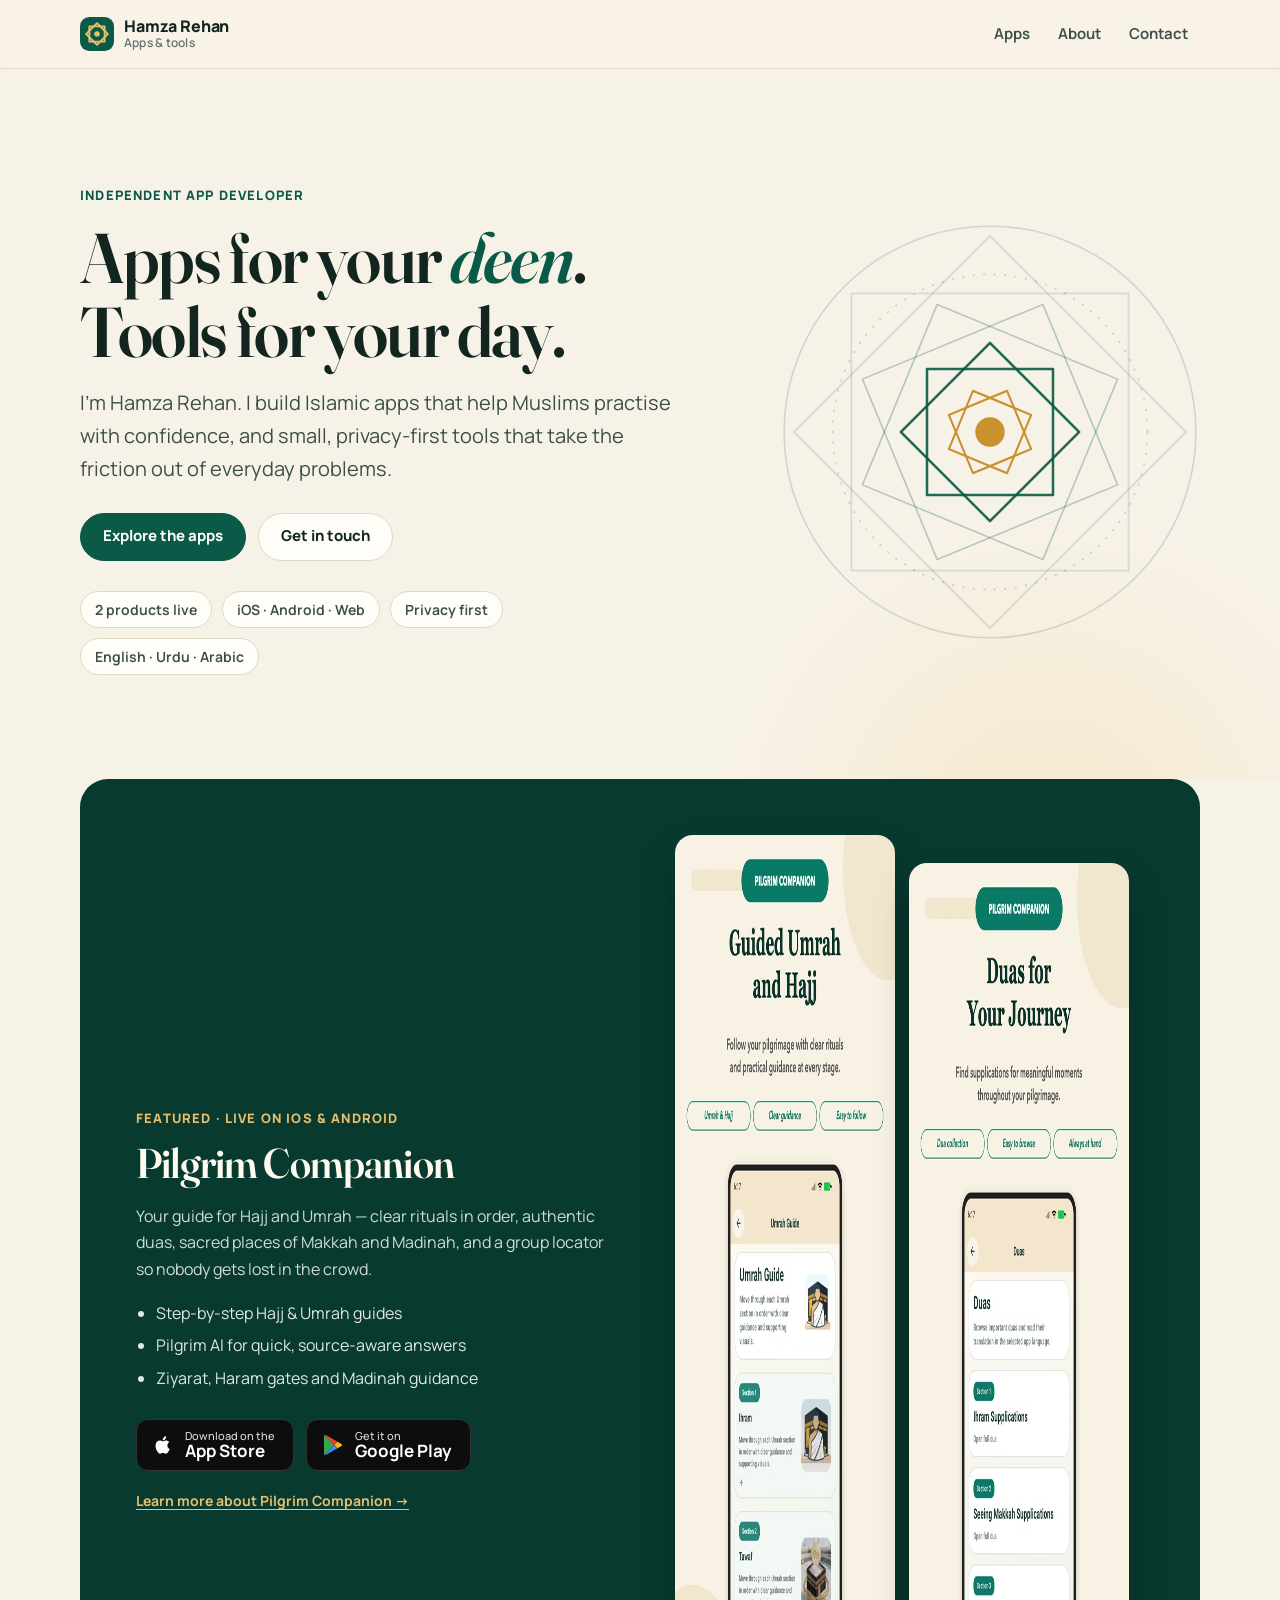
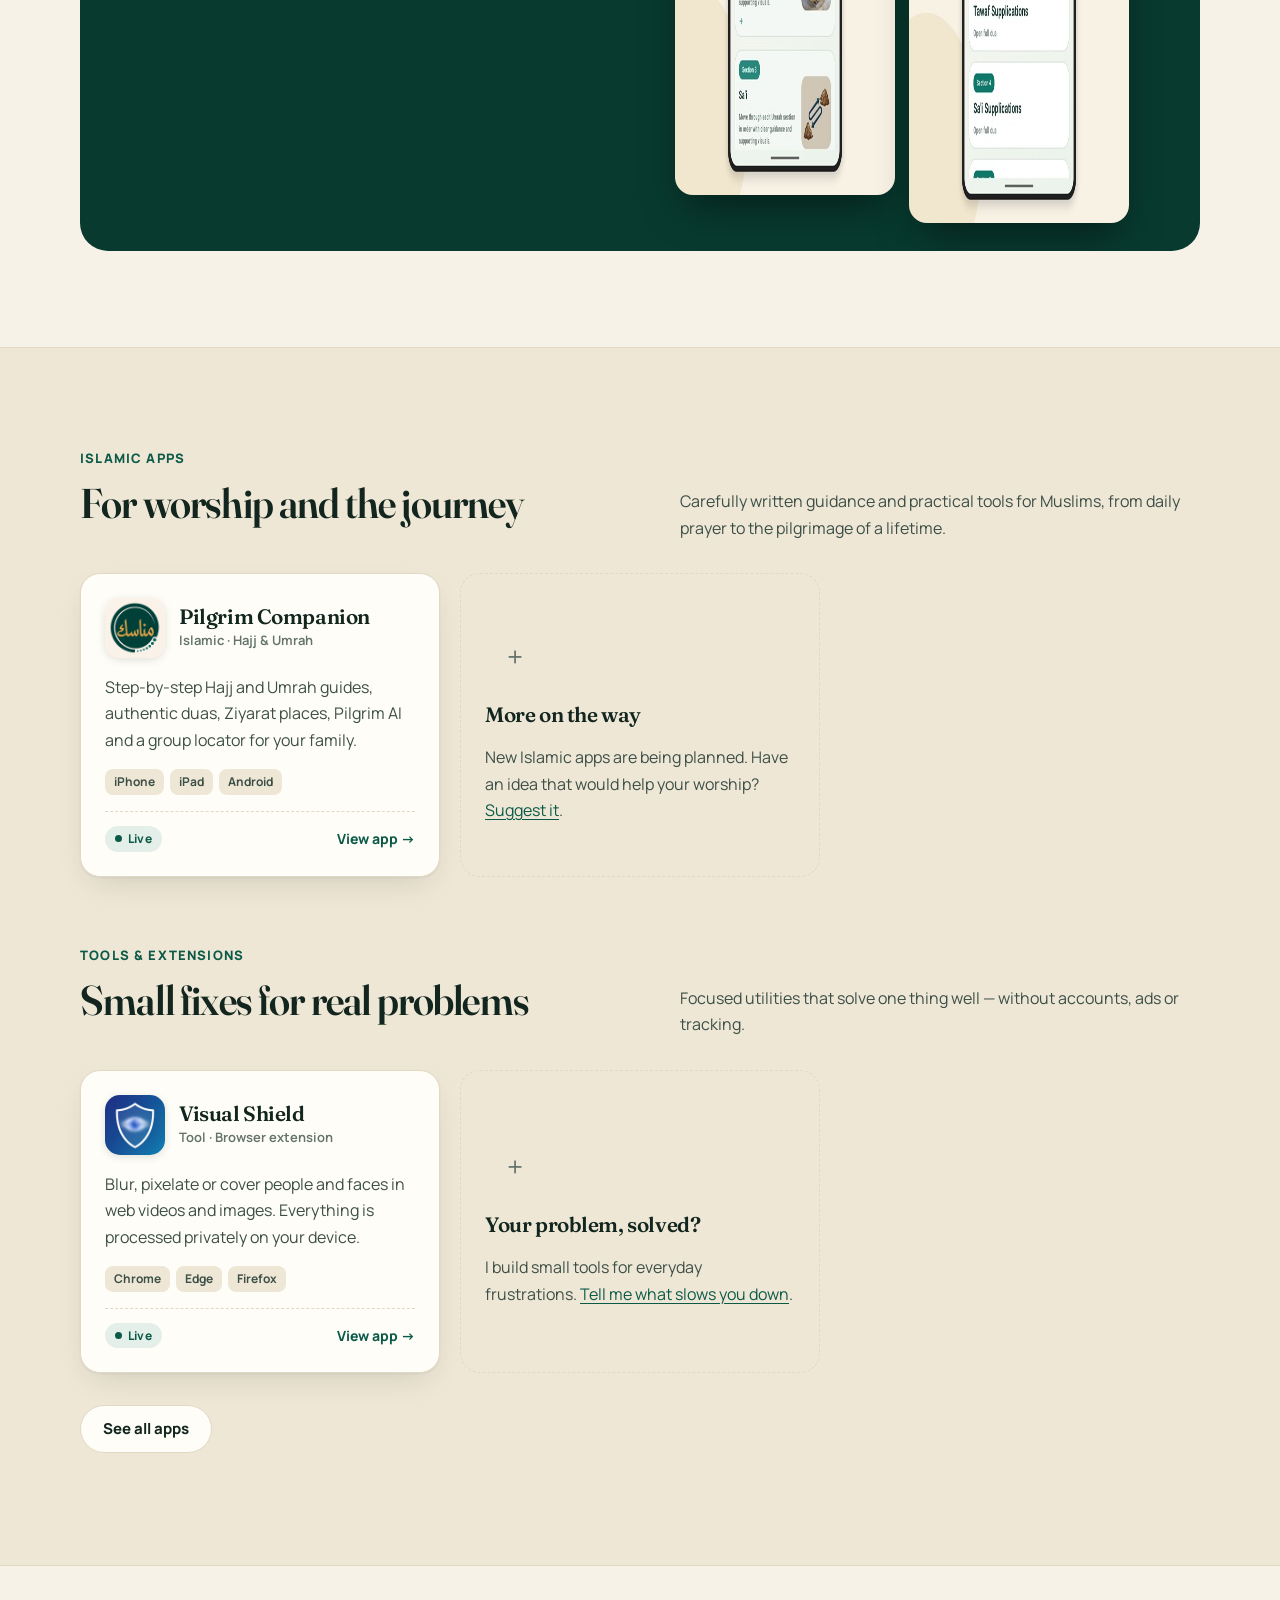
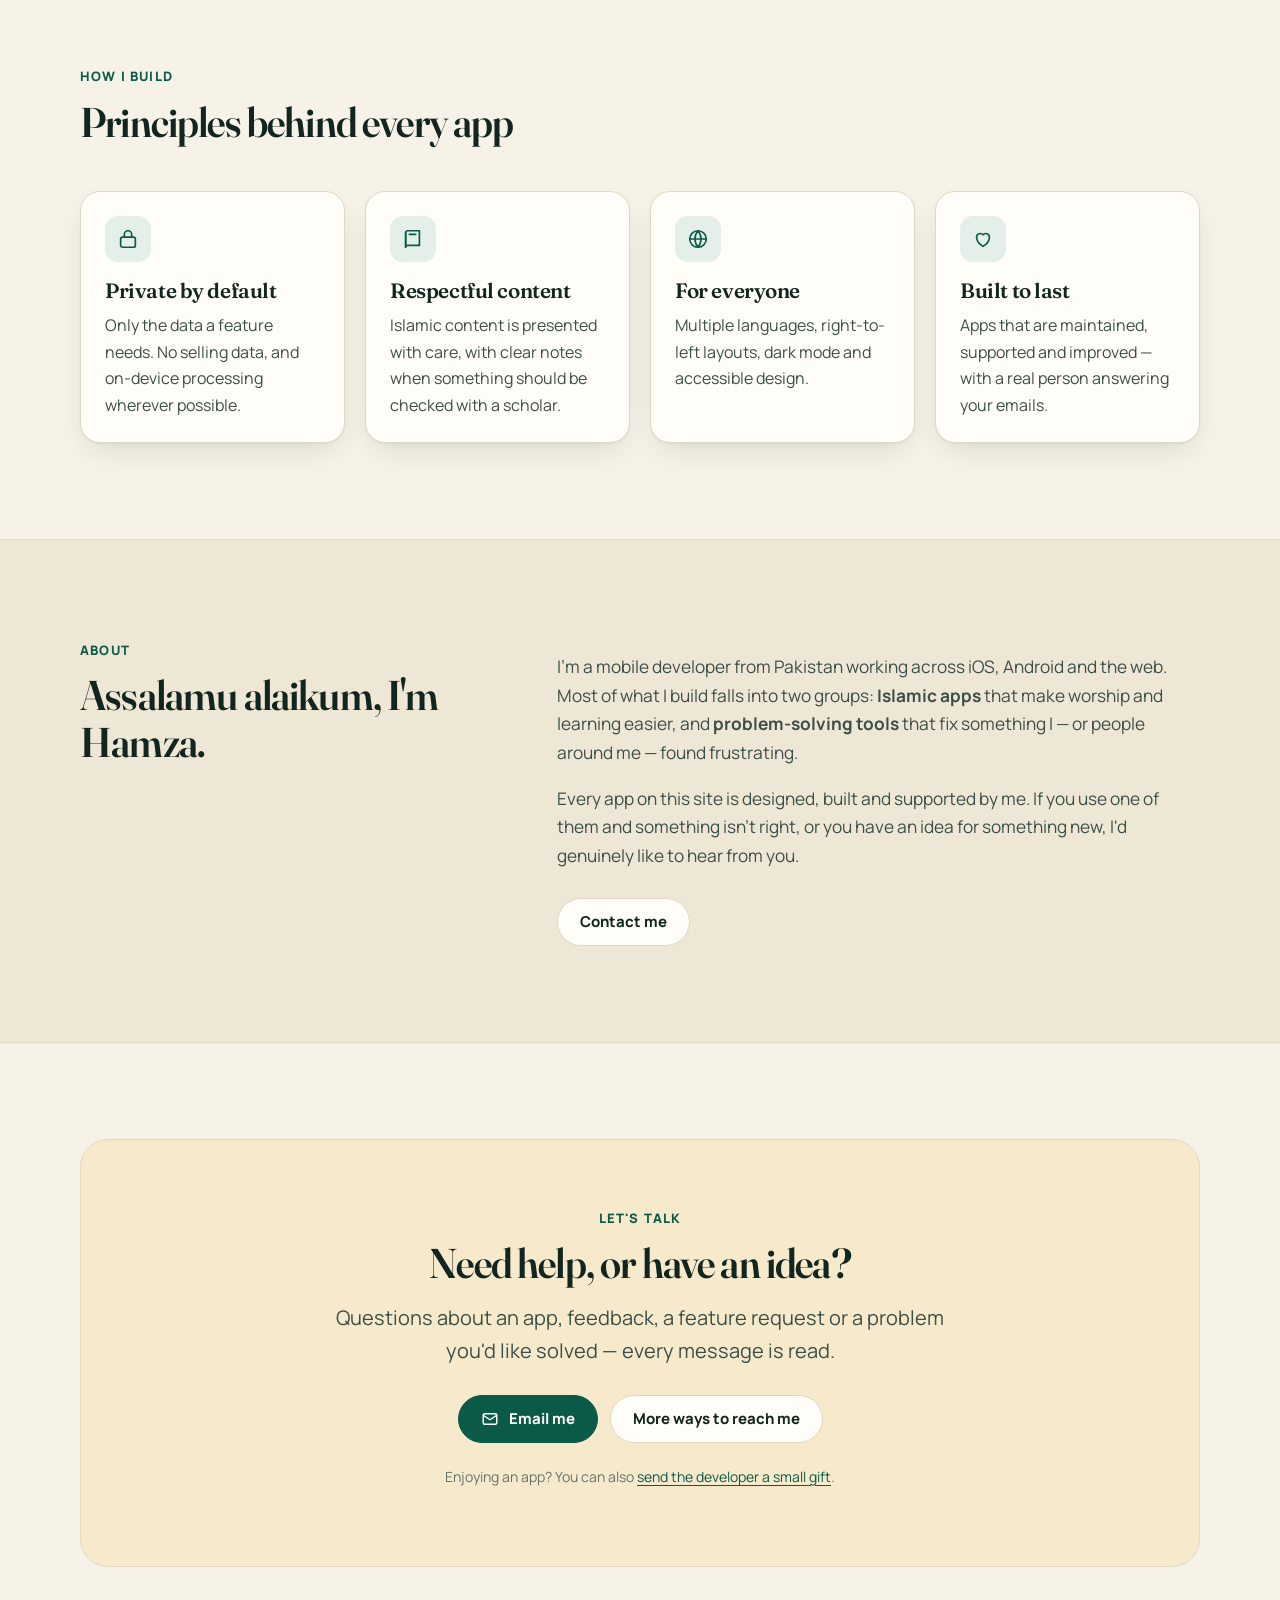
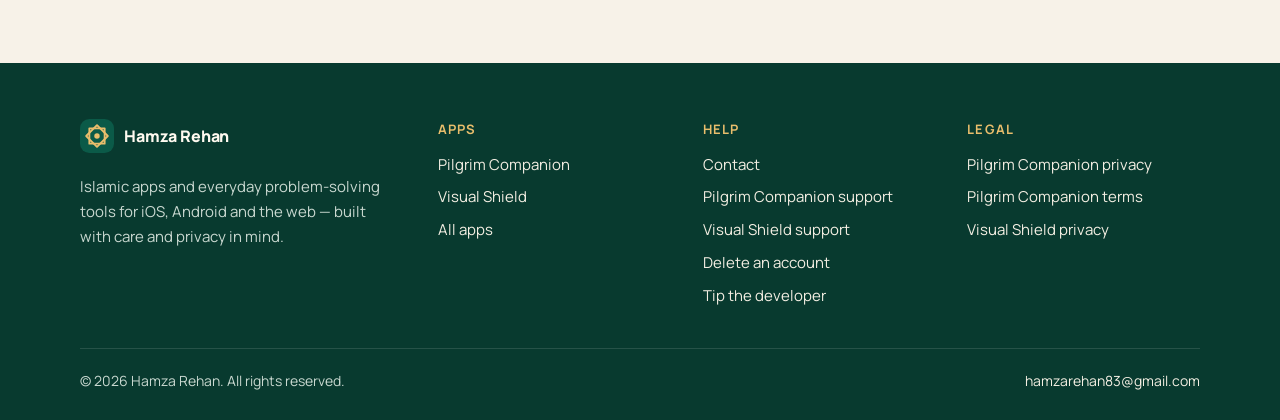
==== index.html @ 5d1e6d72 "Visual Shield: real Chrome, Firefox and Edge store links Co-Authored-By: Claude Opus 5.5 (1M context" ====
<!doctype html>
<html lang="en">
<head>
  <meta charset="utf-8">
  <meta name="viewport" content="width=device-width, initial-scale=1">
  <title>Hamza Rehan — Islamic apps & problem-solving tools</title>
  <meta name="description" content="Hamza Rehan builds Islamic apps like Pilgrim Companion and privacy-first tools like Visual Shield for iOS, Android and the web.">
  <link rel="canonical" href="https://hamzarehan.github.io/">
  <meta name="theme-color" content="#f7f2e8" media="(prefers-color-scheme: light)">
  <meta name="theme-color" content="#0d1714" media="(prefers-color-scheme: dark)">
  <meta property="og:type" content="website">
  <meta property="og:site_name" content="Hamza Rehan">
  <meta property="og:title" content="Hamza Rehan — Islamic apps & problem-solving tools">
  <meta property="og:description" content="Hamza Rehan builds Islamic apps like Pilgrim Companion and privacy-first tools like Visual Shield for iOS, Android and the web.">
  <meta property="og:url" content="https://hamzarehan.github.io/">
  <meta property="og:image" content="https://hamzarehan.github.io/assets/img/pilgrim-companion.png">
  <meta name="twitter:card" content="summary">
  <link rel="icon" href="/assets/img/favicon.svg" type="image/svg+xml">
  <link rel="apple-touch-icon" href="/assets/img/apple-touch-icon.png">
  <link rel="preconnect" href="https://fonts.googleapis.com">
  <link rel="preconnect" href="https://fonts.gstatic.com" crossorigin>
  <link rel="stylesheet" href="https://fonts.googleapis.com/css2?family=Fraunces:ital,opsz,wght@0,9..144,500..700;1,9..144,500..700&family=Manrope:wght@400..800&display=swap">
  <link rel="stylesheet" href="/assets/css/site.css">
  <meta name="google-site-verification" content="fmgCgoefZtqF30FWcl6AEDHKyxw1wcfCNcF9GlehXYY">
  <script type="application/ld+json">{"@context": "https://schema.org", "@type": "Person", "name": "Hamza Rehan", "url": "https://hamzarehan.github.io/", "email": "mailto:hamzarehan83@gmail.com", "jobTitle": "App developer", "sameAs": ["https://github.com/hamzarehan"]}</script>
</head>
<body>
  <a class="skip" href="#main">Skip to content</a>
  <header class="site-header">
    <nav class="wrap nav" aria-label="Main">
      <a class="brand" href="/"><svg class="brand-mark" viewBox="0 0 40 40" aria-hidden="true"><rect width="40" height="40" rx="11" fill="#0b5a48"/><g fill="none" stroke="#e9be6c" stroke-width="2.2" stroke-linejoin="round"><rect x="11" y="11" width="18" height="18"/><rect x="11" y="11" width="18" height="18" transform="rotate(45 20 20)"/></g><circle cx="20" cy="20" r="3.2" fill="#e9be6c"/></svg><span>Hamza Rehan<small>Apps &amp; tools</small></span></a>
      <div class="nav-links"><a href="/apps/">Apps</a><a href="/#about" class="hide-sm">About</a><a href="/contact/">Contact</a></div>
    </nav>
  </header>
  <main id="main">
    <section class="hero">
      <div class="wrap hero-grid">
        <div>
          <div class="eyebrow">Independent app developer</div>
          <h1>Apps for your <em>deen</em>.<br>Tools for your day.</h1>
          <p class="lead">I'm Hamza Rehan. I build Islamic apps that help Muslims practise with confidence, and small, privacy-first tools that take the friction out of everyday problems.</p>
          <div class="actions">
            <a class="button" href="/apps/">Explore the apps</a>
            <a class="button secondary" href="/contact/">Get in touch</a>
          </div>
          <ul class="facts">
            <li>2 products live</li>
            <li>iOS · Android · Web</li>
            <li>Privacy first</li>
            <li>English · Urdu · Arabic</li>
          </ul>
        </div>
        <div class="pattern">
          <svg viewBox="0 0 400 400" aria-hidden="true">
            <defs>
              <g id="star"><rect x="-60" y="-60" width="120" height="120"/><rect x="-60" y="-60" width="120" height="120" transform="rotate(45)"/></g>
            </defs>
            <g fill="none" stroke="currentColor" stroke-linejoin="round" transform="translate(200 200)">
              <circle r="196" stroke-opacity=".18" stroke-width="1.5"/>
              <circle r="150" stroke-opacity=".22" stroke-width="1.5" stroke-dasharray="2 8"/>
              <use href="#star" transform="scale(2.2)" stroke-opacity=".14" stroke-width=".8"/>
              <use href="#star" transform="scale(1.55) rotate(22.5)" stroke-opacity=".28" stroke-width="1"/>
              <use href="#star" transform="scale(1)" stroke-opacity=".9" stroke-width="2.4"/>
              <use href="#star" transform="scale(.5) rotate(22.5)" stroke="var(--gold)" stroke-width="4"/>
              <circle r="14" fill="var(--gold)" stroke="none"/>
            </g>
          </svg>
        </div>
      </div>
    </section>

    <section class="section" style="padding-top:0">
      <div class="wrap">
        <div class="feature">
          <div>
            <div class="eyebrow">Featured · Live on iOS &amp; Android</div>
            <h2>Pilgrim Companion</h2>
            <p>Your guide for Hajj and Umrah — clear rituals in order, authentic duas, sacred places of Makkah and Madinah, and a group locator so nobody gets lost in the crowd.</p>
            <ul>
              <li>Step-by-step Hajj &amp; Umrah guides</li>
              <li>Pilgrim AI for quick, source-aware answers</li>
              <li>Ziyarat, Haram gates and Madinah guidance</li>
            </ul>
            <div class="actions">
              <a class="store-badge" href="https://apps.apple.com/app/id6762715430" rel="noopener"><span style="display:contents"><svg viewBox="0 0 24 24" fill="currentColor" aria-hidden="true"><path d="M16.37 12.6c-.02-2.2 1.8-3.26 1.88-3.31-1.03-1.5-2.62-1.7-3.18-1.73-1.35-.14-2.64.8-3.33.8-.69 0-1.74-.78-2.87-.76-1.47.02-2.83.86-3.59 2.18-1.53 2.66-.39 6.6 1.1 8.75.73 1.05 1.6 2.24 2.73 2.2 1.1-.05 1.51-.71 2.84-.71 1.32 0 1.7.71 2.86.69 1.18-.02 1.93-1.07 2.65-2.13.84-1.22 1.18-2.4 1.2-2.46-.03-.01-2.3-.88-2.32-3.5zM14.2 6.13c.6-.73 1.01-1.75.9-2.76-.87.04-1.92.58-2.54 1.31-.56.65-1.05 1.68-.92 2.67.97.08 1.96-.49 2.56-1.22z"/></svg></span><span><small>Download on the</small>App Store</span></a>
              <a class="store-badge" href="https://play.google.com/store/apps/details?id=com.hamzarehan.pilgrimSolution" rel="noopener"><span style="display:contents"><svg viewBox="0 0 24 24" aria-hidden="true"><path fill="#34a853" d="M3.6 2.3 13.3 12l-9.7 9.7c-.35-.2-.6-.6-.6-1.1V3.4c0-.5.25-.9.6-1.1z"/><path fill="#fbbc04" d="m16.6 8.7-3.3 3.3 3.3 3.3 3.8-2.2c.8-.45.8-1.65 0-2.1z"/><path fill="#4285f4" d="M3.6 21.7 13.3 12l3.3 3.3-11.3 6.5c-.6.35-1.2.3-1.7-.1z"/><path fill="#ea4335" d="M3.6 2.3c.5-.4 1.1-.45 1.7-.1l11.3 6.5L13.3 12z"/></svg></span><span><small>Get it on</small>Google Play</span></a>
            </div>
            <p class="small" style="margin-top:18px"><a href="/pilgrim-companion/" style="color:#e9be6c;font-weight:700">Learn more about Pilgrim Companion →</a></p>
          </div>
          <div class="shots">
            <img src="/assets/img/pc-01-guided-umrah-and-hajj.jpg" alt="Pilgrim Companion Umrah guide screen" width="540" height="960">
            <img src="/assets/img/pc-04-duas-for-your-journey.jpg" alt="Pilgrim Companion duas screen" width="540" height="960" loading="lazy">
          </div>
        </div>
      </div>
    </section>

    <section class="section tinted" id="apps">
      <div class="wrap">
        <div class="section-head">
          <div><div class="eyebrow">Islamic apps</div><h2>For worship and the journey</h2></div>
          <p>Carefully written guidance and practical tools for Muslims, from daily prayer to the pilgrimage of a lifetime.</p>
        </div>
        <div class="grid cols-3">
        <a class="card app-card" data-cat="islamic" href="/pilgrim-companion/">
          <div class="top"><img src="/assets/img/pilgrim-companion.png" alt="" width="60" height="60" loading="lazy"><div><h3>Pilgrim Companion</h3><div class="kind">Islamic · Hajj &amp; Umrah</div></div></div>
          <p>Step-by-step Hajj and Umrah guides, authentic duas, Ziyarat places, Pilgrim AI and a group locator for your family.</p>
          <div class="platforms"><span>iPhone</span><span>iPad</span><span>Android</span></div>
          <div class="foot"><span class="pill live">Live</span><span class="more">View app →</span></div>
        </a>
        <div class="card app-card placeholder" data-cat="islamic">
          <div class="plus" aria-hidden="true">+</div>
          <h3>More on the way</h3>
          <p>New Islamic apps are being planned. Have an idea that would help your worship? <a href="/contact/">Suggest it</a>.</p>
        </div>
        </div>

        <div class="section-head" style="margin-top:64px">
          <div><div class="eyebrow">Tools &amp; extensions</div><h2>Small fixes for real problems</h2></div>
          <p>Focused utilities that solve one thing well — without accounts, ads or tracking.</p>
        </div>
        <div class="grid cols-3">
        <a class="card app-card" data-cat="tools" href="/visual-shield/">
          <div class="top"><img src="/assets/img/visual-shield.png" alt="" width="60" height="60" loading="lazy"><div><h3>Visual Shield</h3><div class="kind">Tool · Browser extension</div></div></div>
          <p>Blur, pixelate or cover people and faces in web videos and images. Everything is processed privately on your device.</p>
          <div class="platforms"><span>Chrome</span><span>Edge</span><span>Firefox</span></div>
          <div class="foot"><span class="pill live">Live</span><span class="more">View app →</span></div>
        </a>
        <div class="card app-card placeholder" data-cat="tools">
          <div class="plus" aria-hidden="true">+</div>
          <h3>Your problem, solved?</h3>
          <p>I build small tools for everyday frustrations. <a href="/contact/">Tell me what slows you down</a>.</p>
        </div>
        </div>
        <p style="margin-top:32px"><a class="button secondary" href="/apps/">See all apps</a></p>
      </div>
    </section>

    <section class="section">
      <div class="wrap">
        <div class="section-head">
          <div><div class="eyebrow">How I build</div><h2>Principles behind every app</h2></div>
        </div>
        <div class="grid cols-4">
          <div class="card"><div class="icon-chip"><svg viewBox="0 0 24 24" fill="none" stroke="currentColor" stroke-width="1.8" stroke-linecap="round" stroke-linejoin="round" aria-hidden="true"><rect x="4" y="10" width="16" height="11" rx="2"/><path d="M8 10V7a4 4 0 0 1 8 0v3"/></svg></div><h3>Private by default</h3><p>Only the data a feature needs. No selling data, and on-device processing wherever possible.</p></div>
          <div class="card"><div class="icon-chip"><svg viewBox="0 0 24 24" fill="none" stroke="currentColor" stroke-width="1.8" stroke-linecap="round" stroke-linejoin="round" aria-hidden="true"><path d="M4 5a2 2 0 0 1 2-2h13v16H6a2 2 0 0 0-2 2z"/><path d="M4 21V5M8 7h7"/></svg></div><h3>Respectful content</h3><p>Islamic content is presented with care, with clear notes when something should be checked with a scholar.</p></div>
          <div class="card"><div class="icon-chip"><svg viewBox="0 0 24 24" fill="none" stroke="currentColor" stroke-width="1.8" stroke-linecap="round" stroke-linejoin="round" aria-hidden="true"><circle cx="12" cy="12" r="9"/><path d="M3 12h18M12 3a14 14 0 0 1 0 18M12 3a14 14 0 0 0 0 18"/></svg></div><h3>For everyone</h3><p>Multiple languages, right-to-left layouts, dark mode and accessible design.</p></div>
          <div class="card"><div class="icon-chip"><svg viewBox="0 0 24 24" fill="none" stroke="currentColor" stroke-width="1.8" stroke-linecap="round" stroke-linejoin="round" aria-hidden="true"><path d="M12 20s-7-4.4-7-10a4 4 0 0 1 7-2.6A4 4 0 0 1 19 10c0 5.6-7 10-7 10z"/></svg></div><h3>Built to last</h3><p>Apps that are maintained, supported and improved — with a real person answering your emails.</p></div>
        </div>
      </div>
    </section>

    <section class="section tinted" id="about">
      <div class="wrap about">
        <div>
          <div class="eyebrow">About</div>
          <h2>Assalamu alaikum, I'm Hamza.</h2>
        </div>
        <div>
          <p>I'm a mobile developer from Pakistan working across iOS, Android and the web. Most of what I build falls into two groups: <strong>Islamic apps</strong> that make worship and learning easier, and <strong>problem-solving tools</strong> that fix something I — or people around me — found frustrating.</p>
          <p>Every app on this site is designed, built and supported by me. If you use one of them and something isn't right, or you have an idea for something new, I'd genuinely like to hear from you.</p>
          <div class="actions"><a class="button secondary" href="/contact/">Contact me</a></div>
        </div>
      </div>
    </section>

    <section class="section">
      <div class="wrap">
        <div class="cta">
          <div class="eyebrow">Let's talk</div>
          <h2>Need help, or have an idea?</h2>
          <p class="lead">Questions about an app, feedback, a feature request or a problem you'd like solved — every message is read.</p>
          <div class="actions">
            <a class="button" href="mailto:hamzarehan83@gmail.com"><svg viewBox="0 0 24 24" fill="none" stroke="currentColor" stroke-width="2" stroke-linecap="round" stroke-linejoin="round" aria-hidden="true"><rect x="3" y="5" width="18" height="14" rx="2"/><path d="m3 7 9 6 9-6"/></svg>Email me</a>
            <a class="button secondary" href="/contact/">More ways to reach me</a>
          </div>
          <p class="small muted" style="margin-top:22px">Enjoying an app? You can also <a href="/tip/">send the developer a small gift</a>.</p>
        </div>
      </div>
    </section>
  </main>
  <footer class="site-footer">
    <div class="wrap">
      <div class="footer-grid">
        <div class="footer-brand">
          <a class="brand" href="/"><svg class="brand-mark" viewBox="0 0 40 40" aria-hidden="true"><rect width="40" height="40" rx="11" fill="#0b5a48"/><g fill="none" stroke="#e9be6c" stroke-width="2.2" stroke-linejoin="round"><rect x="11" y="11" width="18" height="18"/><rect x="11" y="11" width="18" height="18" transform="rotate(45 20 20)"/></g><circle cx="20" cy="20" r="3.2" fill="#e9be6c"/></svg><span>Hamza Rehan</span></a>
          <p>Islamic apps and everyday problem-solving tools for iOS, Android and the web — built with care and privacy in mind.</p>
        </div>
        <div>
          <h4>Apps</h4>
          <ul>
            <li><a href="/pilgrim-companion/">Pilgrim Companion</a></li>
            <li><a href="/visual-shield/">Visual Shield</a></li>
            <li><a href="/apps/">All apps</a></li>
          </ul>
        </div>
        <div>
          <h4>Help</h4>
          <ul>
            <li><a href="/contact/">Contact</a></li>
            <li><a href="/support.html">Pilgrim Companion support</a></li>
            <li><a href="/visual-shield/support.html">Visual Shield support</a></li>
            <li><a href="/delete-account.html">Delete an account</a></li>
            <li><a href="/tip/">Tip the developer</a></li>
          </ul>
        </div>
        <div>
          <h4>Legal</h4>
          <ul>
            <li><a href="/privacy-policy.html">Pilgrim Companion privacy</a></li>
            <li><a href="/terms-of-use.html">Pilgrim Companion terms</a></li>
            <li><a href="/visual-shield/privacy.html">Visual Shield privacy</a></li>
          </ul>
        </div>
      </div>
      <div class="footer-bottom">
        <span>© 2026 Hamza Rehan. All rights reserved.</span>
        <a href="mailto:hamzarehan83@gmail.com">hamzarehan83@gmail.com</a>
      </div>
    </div>
  </footer>
</body>
</html>
---- assets/css/site.css ----
/* Hamza Rehan — shared site styles */

:root {
  --paper: #f7f2e8;
  --paper-2: #efe7d6;
  --surface: #fffdf8;
  --ink: #12261f;
  --ink-2: #3c4f47;
  --muted: #64746d;
  --line: #e2d8c4;
  --emerald: #0b5a48;
  --emerald-deep: #083a2f;
  --emerald-soft: #e3efe8;
  --gold: #c9922f;
  --gold-soft: #f6e9cc;
  --accent: var(--emerald);
  --accent-soft: var(--emerald-soft);
  --on-accent: #fffdf8;
  --shadow: 0 1px 2px rgba(18, 38, 31, .05), 0 12px 32px -12px rgba(18, 38, 31, .18);
  --radius: 20px;
  --serif: "Fraunces", "Iowan Old Style", Georgia, serif;
  --sans: "Manrope", ui-sans-serif, system-ui, -apple-system, "Segoe UI", sans-serif;
  color-scheme: light;
}

@media (prefers-color-scheme: dark) {
  :root:not([data-theme="light"]) {
    --paper: #0d1714;
    --paper-2: #13211c;
    --surface: #15241f;
    --ink: #f1ece0;
    --ink-2: #cdd5cf;
    --muted: #97a69f;
    --line: #26392f;
    --emerald: #5cc6a3;
    --emerald-deep: #0a2a21;
    --emerald-soft: #173329;
    --gold: #e5b45a;
    --gold-soft: #2e2716;
    --on-accent: #08201a;
    --shadow: 0 1px 2px rgba(0, 0, 0, .3), 0 16px 36px -14px rgba(0, 0, 0, .6);
    color-scheme: dark;
  }
}

:root[data-theme="dark"] {
  --paper: #0d1714;
  --paper-2: #13211c;
  --surface: #15241f;
  --ink: #f1ece0;
  --ink-2: #cdd5cf;
  --muted: #97a69f;
  --line: #26392f;
  --emerald: #5cc6a3;
  --emerald-deep: #0a2a21;
  --emerald-soft: #173329;
  --gold: #e5b45a;
  --gold-soft: #2e2716;
  --on-accent: #08201a;
  --shadow: 0 1px 2px rgba(0, 0, 0, .3), 0 16px 36px -14px rgba(0, 0, 0, .6);
  color-scheme: dark;
}

/* Per-product accent (Visual Shield) */
.theme-shield { --accent: #315fd1; --accent-soft: #e8eefc; }
@media (prefers-color-scheme: dark) {
  :root:not([data-theme="light"]) .theme-shield { --accent: #8eaaf5; --accent-soft: #1b2440; }
}
:root[data-theme="dark"] .theme-shield { --accent: #8eaaf5; --accent-soft: #1b2440; }

* { box-sizing: border-box; }
html { scroll-behavior: smooth; -webkit-text-size-adjust: 100%; }
body {
  margin: 0;
  background: var(--paper);
  color: var(--ink);
  font: 16px/1.65 var(--sans);
  -webkit-font-smoothing: antialiased;
}
img { max-width: 100%; display: block; }
a { color: var(--accent); text-underline-offset: 3px; }
a:hover { text-decoration-thickness: 2px; }
:focus-visible { outline: 3px solid var(--gold); outline-offset: 3px; border-radius: 6px; }

.wrap { width: min(1120px, calc(100% - 32px)); margin-inline: auto; }
.narrow { width: min(780px, calc(100% - 32px)); margin-inline: auto; }

.skip {
  position: absolute; left: 16px; top: -60px; z-index: 50;
  background: var(--ink); color: var(--paper); padding: 10px 14px; border-radius: 10px;
}
.skip:focus { top: 12px; }

/* Header */
.site-header {
  position: sticky; top: 0; z-index: 20;
  background: color-mix(in srgb, var(--paper) 88%, transparent);
  backdrop-filter: saturate(1.4) blur(14px);
  -webkit-backdrop-filter: saturate(1.4) blur(14px);
  border-bottom: 1px solid var(--line);
}
.nav { display: flex; align-items: center; justify-content: space-between; gap: 16px; min-height: 68px; }
.brand { display: inline-flex; align-items: center; gap: 10px; color: var(--ink); text-decoration: none; font-weight: 800; letter-spacing: -.01em; }
.brand-mark { width: 34px; height: 34px; flex: none; }
.brand small { display: block; font-weight: 600; color: var(--muted); font-size: 12px; letter-spacing: .02em; line-height: 1.2; }
.brand span { line-height: 1.2; }
.brand img { width: 34px; height: 34px; border-radius: 9px; }
.nav-links { display: flex; align-items: center; gap: 4px; }
.nav-links a {
  color: var(--ink-2); text-decoration: none; font-weight: 650; font-size: 15px;
  padding: 8px 12px; border-radius: 999px;
}
.nav-links a:hover, .nav-links a[aria-current="page"] { background: var(--paper-2); color: var(--ink); }

/* Type */
.eyebrow {
  display: inline-flex; align-items: center; gap: 8px;
  color: var(--accent); font-weight: 800; font-size: 13px; letter-spacing: .09em; text-transform: uppercase;
}
h1, h2, h3 { font-family: var(--serif); font-weight: 600; letter-spacing: -.02em; color: var(--ink); }
h1 { font-size: clamp(2.4rem, 6.4vw, 4.4rem); line-height: 1.04; margin: 14px 0 18px; font-variation-settings: "opsz" 144; }
h2 { font-size: clamp(1.8rem, 4vw, 2.6rem); line-height: 1.12; margin: 10px 0 14px; font-variation-settings: "opsz" 96; }
h3 { font-size: 1.3rem; line-height: 1.25; margin: 0 0 8px; }
h1 em, h2 em { font-style: italic; color: var(--accent); }
.lead { font-size: clamp(1.05rem, 2.2vw, 1.25rem); color: var(--ink-2); max-width: 640px; margin: 0; }
.muted { color: var(--muted); }
.small { font-size: 14px; }

/* Buttons */
.actions { display: flex; flex-wrap: wrap; gap: 12px; margin-top: 28px; }
.button {
  display: inline-flex; align-items: center; justify-content: center; gap: 10px;
  min-height: 48px; padding: 0 22px; border-radius: 999px;
  background: var(--accent); color: var(--on-accent); border: 1px solid var(--accent);
  font-weight: 750; text-decoration: none; font-size: 15px;
  transition: transform .15s ease, box-shadow .15s ease;
}
.button:hover { transform: translateY(-1px); box-shadow: var(--shadow); }
.button.secondary { background: var(--surface); color: var(--ink); border-color: var(--line); }
.button svg { width: 18px; height: 18px; flex: none; }

.store-badge {
  display: inline-flex; align-items: center; gap: 10px; min-height: 52px; padding: 6px 18px 6px 14px;
  background: #0d0d0d; color: #fff; border-radius: 12px; text-decoration: none; border: 1px solid #333;
  transition: transform .15s ease;
}
.store-badge:hover { transform: translateY(-1px); }
.store-badge svg { width: 24px; height: 24px; flex: none; }
.store-badge span { display: flex; flex-direction: column; line-height: 1.1; font-weight: 700; font-size: 17px; }
.store-badge small { font-weight: 500; font-size: 11px; opacity: .85; }

/* Sections */
.section { padding: clamp(56px, 9vw, 96px) 0; }
.section.tinted { background: var(--paper-2); border-block: 1px solid var(--line); }
.section-head { display: flex; flex-wrap: wrap; align-items: end; justify-content: space-between; gap: 16px 32px; margin-bottom: 32px; }
.section-head p { max-width: 520px; margin: 0; color: var(--ink-2); }

/* Hero */
.hero { position: relative; overflow: hidden; padding: clamp(56px, 10vw, 112px) 0 clamp(48px, 8vw, 88px); }
.hero::before {
  content: ""; position: absolute; inset: auto -10% -60% auto; width: 720px; height: 720px; border-radius: 50%;
  background: radial-gradient(circle, var(--gold-soft) 0, transparent 65%); pointer-events: none;
}
.hero-grid { position: relative; display: grid; grid-template-columns: 1.15fr .85fr; gap: 56px; align-items: center; }
.pattern {
  position: relative; aspect-ratio: 1; max-width: 420px; justify-self: end; width: 100%;
  color: var(--accent);
}
.pattern svg { width: 100%; height: 100%; }
.facts { display: flex; flex-wrap: wrap; gap: 10px; margin-top: 30px; padding: 0; list-style: none; }
.facts li {
  padding: 6px 14px; border: 1px solid var(--line); border-radius: 999px; background: var(--surface);
  font-size: 14px; font-weight: 650; color: var(--ink-2);
}

/* Cards */
.grid { display: grid; gap: 20px; }
.grid.cols-3 { grid-template-columns: repeat(3, 1fr); }
.grid.cols-2 { grid-template-columns: repeat(2, 1fr); }
.grid.cols-4 { grid-template-columns: repeat(4, 1fr); }
.card {
  background: var(--surface); border: 1px solid var(--line); border-radius: var(--radius);
  padding: 24px; box-shadow: var(--shadow);
}
.card p { color: var(--ink-2); margin: 0; }

.app-card { display: flex; flex-direction: column; gap: 16px; text-decoration: none; color: inherit; position: relative; transition: transform .18s ease, border-color .18s ease; }
a.app-card:hover { transform: translateY(-3px); border-color: var(--accent); }
.app-card .top { display: flex; align-items: center; gap: 14px; }
.app-card .top img { width: 60px; height: 60px; border-radius: 15px; box-shadow: 0 2px 8px rgba(0,0,0,.12); }
.app-card h3 { margin: 0; }
.app-card .kind { font-size: 13px; color: var(--muted); font-weight: 650; }
.app-card .foot { margin-top: auto; display: flex; flex-wrap: wrap; align-items: center; justify-content: space-between; gap: 10px; padding-top: 14px; border-top: 1px dashed var(--line); }
.app-card .more { font-weight: 750; color: var(--accent); font-size: 14px; }
.app-card.placeholder { box-shadow: none; background: transparent; border-style: dashed; align-items: flex-start; justify-content: center; min-height: 220px; }
.app-card.placeholder .plus { display: grid; place-items: center; width: 60px; height: 60px; border-radius: 15px; background: var(--paper-2); color: var(--muted); font-size: 28px; }

.pill { display: inline-flex; align-items: center; gap: 6px; padding: 3px 10px; border-radius: 999px; font-size: 12px; font-weight: 750; letter-spacing: .02em; }
.pill::before { content: ""; width: 7px; height: 7px; border-radius: 50%; background: currentColor; }
.pill.live { background: var(--emerald-soft); color: var(--emerald); }
.pill.dev { background: var(--gold-soft); color: #8a5d12; }
@media (prefers-color-scheme: dark) { :root:not([data-theme="light"]) .pill.dev { color: var(--gold); } }
:root[data-theme="dark"] .pill.dev { color: var(--gold); }
.platforms { display: flex; flex-wrap: wrap; gap: 6px; }
.platforms span { font-size: 12px; font-weight: 700; color: var(--ink-2); background: var(--paper-2); padding: 3px 9px; border-radius: 8px; }

.filters { display: flex; flex-wrap: wrap; gap: 8px; margin-bottom: 24px; }
.filters button {
  font: inherit; font-weight: 700; font-size: 14px; cursor: pointer;
  padding: 8px 16px; border-radius: 999px; border: 1px solid var(--line); background: var(--surface); color: var(--ink-2);
}
.filters button[aria-pressed="true"] { background: var(--ink); color: var(--paper); border-color: var(--ink); }

/* Featured product */
.feature {
  display: grid; grid-template-columns: 1fr 1fr; gap: 40px; align-items: center;
  background: var(--emerald-deep); color: #f4efe3; border-radius: 28px; padding: clamp(28px, 5vw, 56px); overflow: hidden;
}
.feature h2, .feature h3 { color: #fffaf0; }
.feature .eyebrow { color: #e9be6c; }
.feature p { color: #cfdcd5; }
.feature ul { padding-left: 20px; color: #dfe8e3; margin: 18px 0 0; }
.feature li { margin: 6px 0; }
.feature .button.secondary { background: transparent; color: #fffaf0; border-color: rgba(255,255,255,.3); }
.shots { display: flex; gap: 14px; justify-content: center; }
.shots img { width: 46%; max-width: 220px; border-radius: 18px; box-shadow: 0 20px 40px -12px rgba(0,0,0,.5); }
.shots img:nth-child(2) { transform: translateY(28px); }

.gallery { display: flex; gap: 16px; overflow-x: auto; scroll-snap-type: x mandatory; padding: 6px 2px 18px; }
.gallery img { width: min(240px, 62vw); flex: none; border-radius: 18px; scroll-snap-align: start; border: 1px solid var(--line); box-shadow: var(--shadow); }

.icon-chip { display: grid; place-items: center; width: 46px; height: 46px; border-radius: 13px; background: var(--accent-soft); color: var(--accent); margin-bottom: 16px; }
.icon-chip svg { width: 22px; height: 22px; }

/* Product hero */
.product-hero { padding: clamp(48px, 8vw, 88px) 0 clamp(36px, 6vw, 64px); }
.product-hero .grid-hero { display: grid; grid-template-columns: 1.1fr .9fr; gap: 48px; align-items: center; }
.app-icon-lg { width: 96px; height: 96px; border-radius: 24px; box-shadow: var(--shadow); }
.hero-shot { border-radius: 24px; box-shadow: var(--shadow); border: 1px solid var(--line); background: var(--surface); padding: 10px; }
.hero-shot img { border-radius: 16px; }

.link-list { list-style: none; padding: 0; margin: 0; display: grid; gap: 10px; }
.link-list a {
  display: flex; align-items: center; justify-content: space-between; gap: 12px;
  padding: 14px 18px; border: 1px solid var(--line); border-radius: 14px; background: var(--surface);
  color: var(--ink); text-decoration: none; font-weight: 700;
}
.link-list a:hover { border-color: var(--accent); }
.link-list a::after { content: "→"; color: var(--accent); }

/* About / CTA */
.about { display: grid; grid-template-columns: .8fr 1.2fr; gap: 48px; align-items: start; }
.about p { color: var(--ink-2); font-size: 1.08rem; }
.cta {
  text-align: center; padding: clamp(36px, 6vw, 64px) 24px; border-radius: 28px;
  background: var(--gold-soft); border: 1px solid var(--line);
}
.cta .lead { margin: 0 auto; }
.cta .actions { justify-content: center; }

/* Long-form content (legal, support) */
.content { padding: clamp(40px, 7vw, 72px) 0 clamp(56px, 9vw, 96px); }
.content h1 { font-size: clamp(2.2rem, 5.5vw, 3.4rem); }
.content article { margin-top: 28px; }
.content h2 { font-size: 1.5rem; margin-top: 38px; }
.content h3 { font-size: 1.15rem; margin-top: 24px; }
.content p, .content li { color: var(--ink-2); }
.content li { margin: 6px 0; }
.content table { width: 100%; border-collapse: collapse; margin: 18px 0; background: var(--surface); font-size: 15px; }
.content th, .content td { text-align: left; padding: 12px; border: 1px solid var(--line); vertical-align: top; }
.content th { background: var(--paper-2); }
.table-scroll { overflow-x: auto; }
.notice { padding: 16px 20px; border-left: 4px solid var(--gold); background: var(--surface); border-radius: 10px; margin: 20px 0; }
.panel { background: var(--surface); border: 1px solid var(--line); border-radius: 16px; padding: 22px; margin-top: 20px; }
.panel h2 { margin-top: 0; }
.breadcrumb { font-size: 14px; color: var(--muted); margin-bottom: 8px; }
.breadcrumb a { color: var(--muted); }

/* Footer */
.site-footer { background: var(--emerald-deep); color: #c9d8d0; padding: 56px 0 28px; margin-top: 0; }
.site-footer a { color: #f4efe3; text-decoration: none; }
.site-footer a:hover { text-decoration: underline; }
.footer-grid { display: grid; grid-template-columns: 1.4fr repeat(3, 1fr); gap: 32px; }
.footer-grid h4 { margin: 0 0 12px; color: #e9be6c; font-size: 13px; letter-spacing: .09em; text-transform: uppercase; }
.footer-grid ul { list-style: none; margin: 0; padding: 0; display: grid; gap: 8px; font-size: 15px; }
.footer-brand p { max-width: 300px; font-size: 15px; }
.footer-brand .brand { color: #fffaf0; }
.footer-bottom { display: flex; flex-wrap: wrap; justify-content: space-between; gap: 12px; margin-top: 40px; padding-top: 20px; border-top: 1px solid rgba(255,255,255,.12); font-size: 14px; }

@media (max-width: 900px) {
  .hero-grid, .feature, .about, .product-hero .grid-hero { grid-template-columns: 1fr; }
  .pattern { max-width: 260px; justify-self: start; order: -1; }
  .grid.cols-3, .grid.cols-4 { grid-template-columns: repeat(2, 1fr); }
  .footer-grid { grid-template-columns: 1fr 1fr; }
  .footer-brand { grid-column: 1 / -1; }
}
@media (max-width: 600px) {
  .grid.cols-3, .grid.cols-2, .grid.cols-4 { grid-template-columns: 1fr; }
  .nav-links a.hide-sm { display: none; }
  .nav-links a { padding: 8px 9px; }
  .brand small { display: none; }
  .pattern { display: none; }
  .shots img:nth-child(2) { transform: translateY(16px); }
}
@media (prefers-reduced-motion: reduce) {
  * { transition: none !important; scroll-behavior: auto !important; }
}

/* Tip the developer */
.gift-note { border-color: var(--gold); background: linear-gradient(180deg, var(--gold-soft), var(--surface) 70%); }
.gift-note p + p { margin-top: 12px; }
.hadith { margin: 22px 0 0; padding: 16px 20px; border-left: 3px solid var(--gold); background: var(--surface); border-radius: 10px; }
.hadith p { margin: 0; }
.hadith .arabic { font-family: "Amiri", "Geeza Pro", "Noto Naskh Arabic", serif; font-size: 1.7rem; line-height: 1.6; color: var(--ink); margin-bottom: 6px; }
.bank dl { margin: 0; display: grid; }
.bank-row { display: grid; grid-template-columns: 150px 1fr; gap: 12px; align-items: center; padding: 12px 0; border-bottom: 1px dashed var(--line); }
.bank-row:last-child { border-bottom: 0; }
.bank-row dt { color: var(--muted); font-weight: 650; font-size: 14px; }
.bank-row dd { margin: 0; display: flex; align-items: center; justify-content: space-between; gap: 12px; min-width: 0; }
.bank-row .value { font-weight: 750; font-variant-numeric: tabular-nums; overflow-wrap: anywhere; }
.copy {
  display: inline-flex; align-items: center; gap: 6px; flex: none; cursor: pointer;
  font: inherit; font-size: 13px; font-weight: 700; color: var(--accent);
  background: var(--accent-soft); border: 0; border-radius: 999px; padding: 6px 12px;
}
.copy svg { width: 14px; height: 14px; }
.steps { margin: 0; padding-left: 20px; color: var(--ink-2); }
.steps li { margin: 8px 0; }
@media (max-width: 600px) {
  .bank-row { grid-template-columns: 1fr; gap: 4px; }
}
.section .narrow > h2 { margin-top: 48px; }
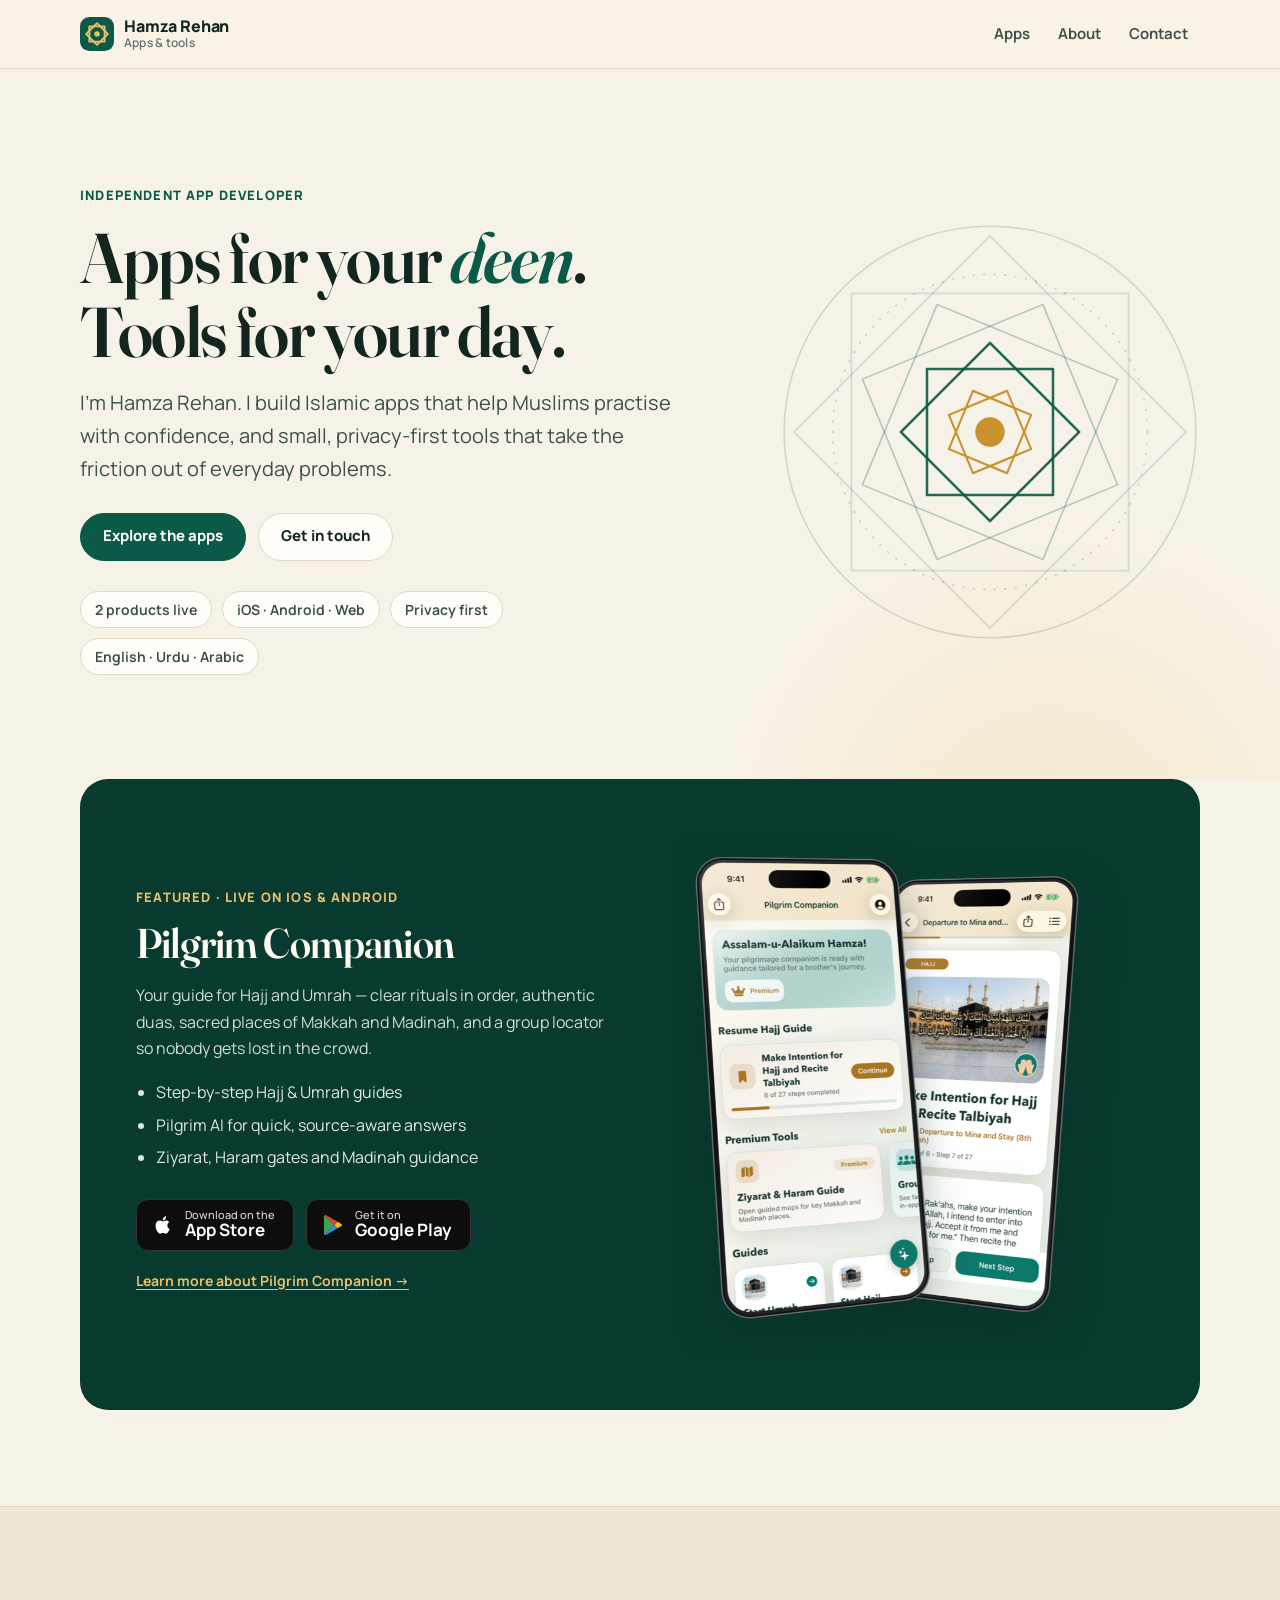
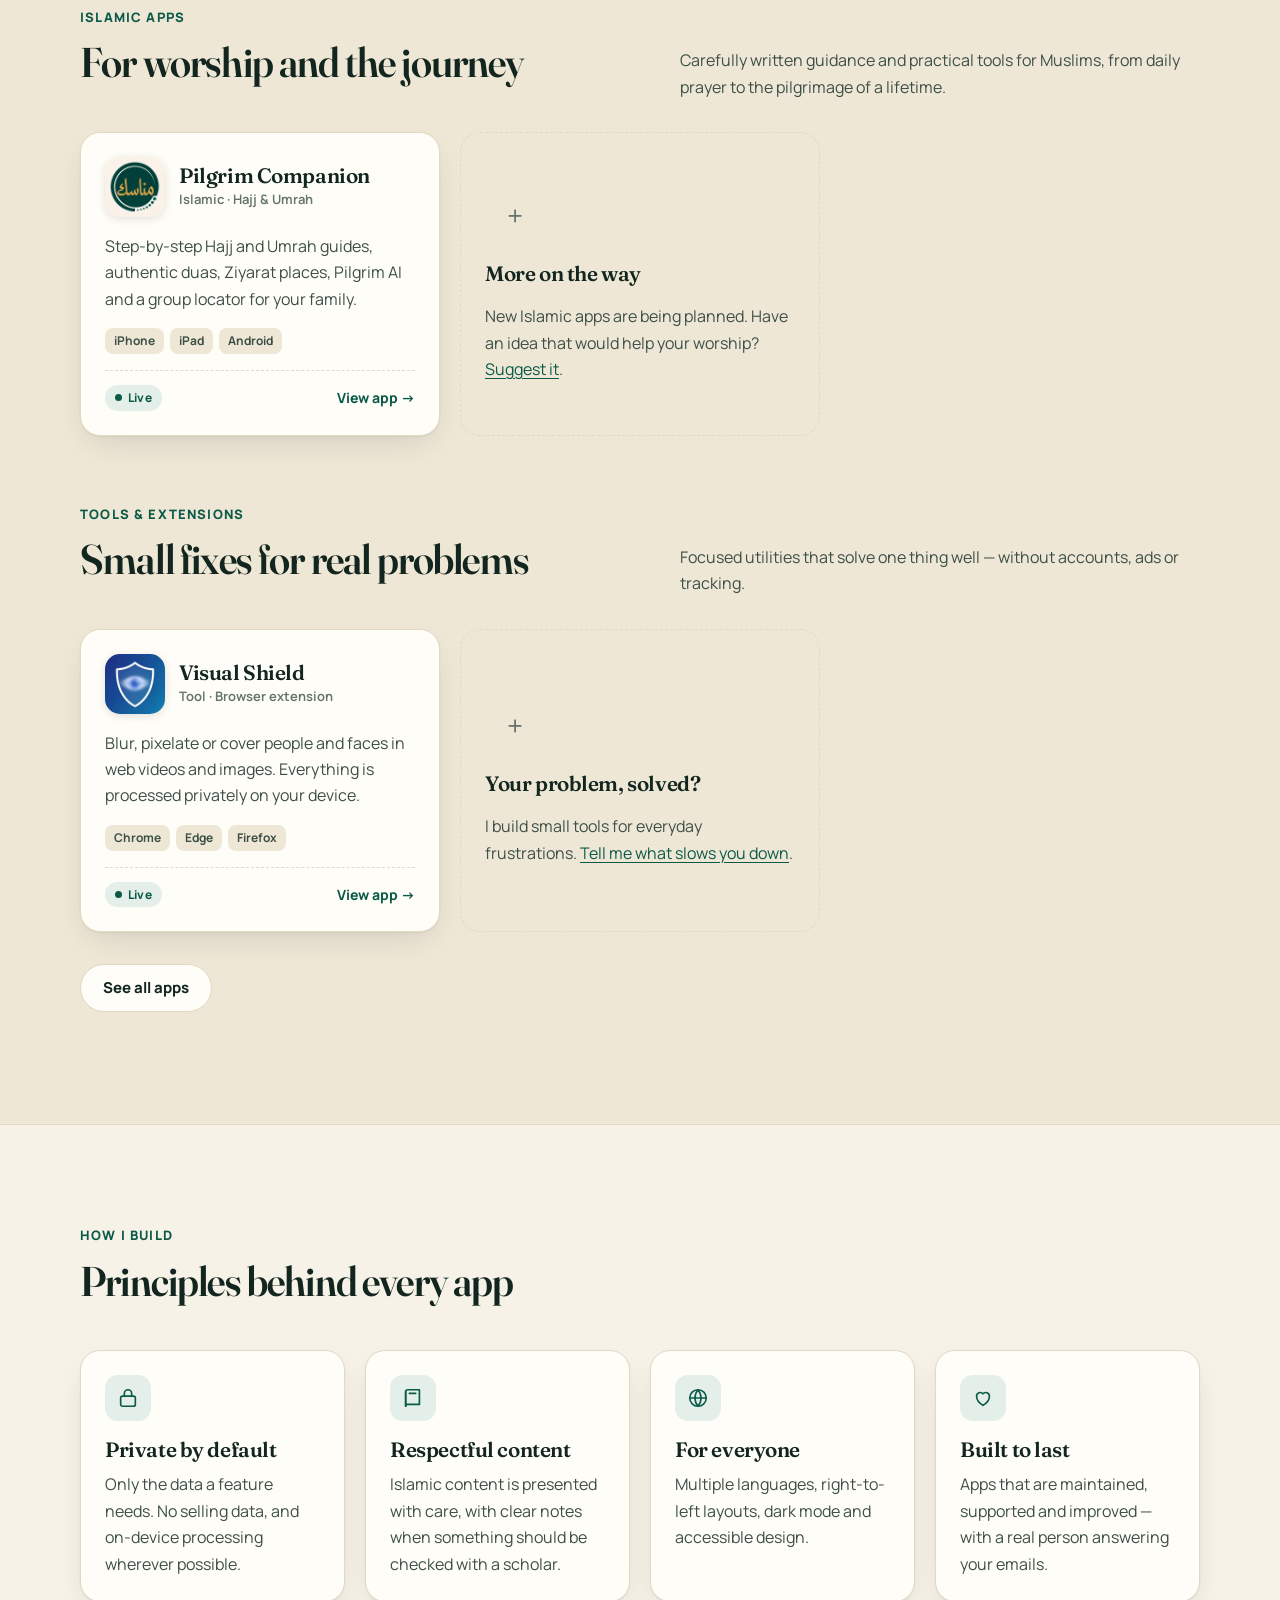
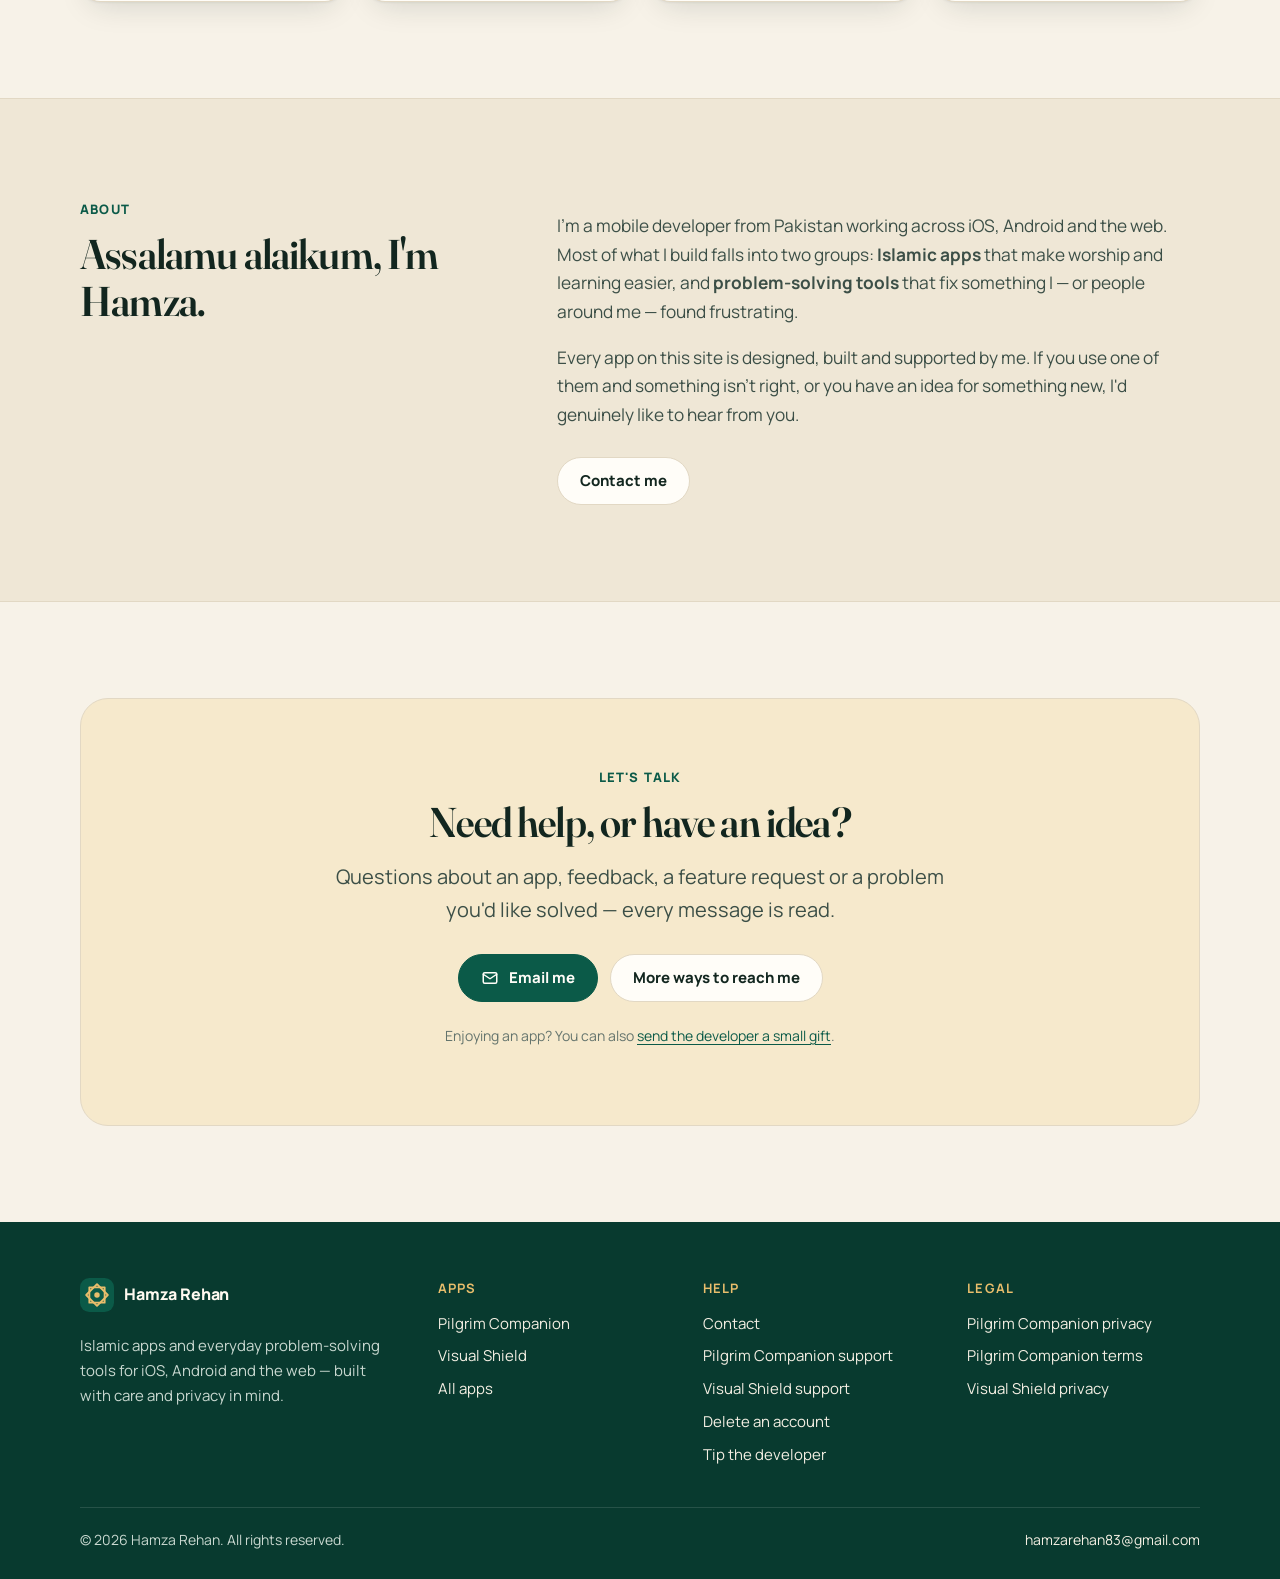
==== commit aaed3096: "Pilgrim Companion: new 3D screenshots, hero render and share image Co-Authored-By: Claude Opus 5.5 (" ====
--- a/index.html
+++ b/index.html
@@ -87,10 +87,7 @@
             </div>
             <p class="small" style="margin-top:18px"><a href="/pilgrim-companion/" style="color:#e9be6c;font-weight:700">Learn more about Pilgrim Companion →</a></p>
           </div>
-          <div class="shots">
-            <img src="/assets/img/pc-01-guided-umrah-and-hajj.jpg" alt="Pilgrim Companion Umrah guide screen" width="540" height="960">
-            <img src="/assets/img/pc-04-duas-for-your-journey.jpg" alt="Pilgrim Companion duas screen" width="540" height="960" loading="lazy">
-          </div>
+          <img class="hero-3d" src="/assets/img/pc-hero.png" alt="Pilgrim Companion home screen and a step-by-step Hajj guide" width="780" height="880" loading="lazy">
         </div>
       </div>
     </section>
--- a/assets/css/site.css
+++ b/assets/css/site.css
@@ -77,7 +77,7 @@
   font: 16px/1.65 var(--sans);
   -webkit-font-smoothing: antialiased;
 }
-img { max-width: 100%; display: block; }
+img { max-width: 100%; height: auto; display: block; }
 a { color: var(--accent); text-underline-offset: 3px; }
 a:hover { text-decoration-thickness: 2px; }
 :focus-visible { outline: 3px solid var(--gold); outline-offset: 3px; border-radius: 6px; }
@@ -222,11 +222,8 @@
 .feature ul { padding-left: 20px; color: #dfe8e3; margin: 18px 0 0; }
 .feature li { margin: 6px 0; }
 .feature .button.secondary { background: transparent; color: #fffaf0; border-color: rgba(255,255,255,.3); }
-.shots { display: flex; gap: 14px; justify-content: center; }
-.shots img { width: 46%; max-width: 220px; border-radius: 18px; box-shadow: 0 20px 40px -12px rgba(0,0,0,.5); }
-.shots img:nth-child(2) { transform: translateY(28px); }
-
-.gallery { display: flex; gap: 16px; overflow-x: auto; scroll-snap-type: x mandatory; padding: 6px 2px 18px; }
+
+.gallery { display: flex; align-items: flex-start; gap: 16px; overflow-x: auto; scroll-snap-type: x mandatory; padding: 6px 2px 18px; }
 .gallery img { width: min(240px, 62vw); flex: none; border-radius: 18px; scroll-snap-align: start; border: 1px solid var(--line); box-shadow: var(--shadow); }
 
 .icon-chip { display: grid; place-items: center; width: 46px; height: 46px; border-radius: 13px; background: var(--accent-soft); color: var(--accent); margin-bottom: 16px; }
@@ -300,7 +297,6 @@
   .nav-links a { padding: 8px 9px; }
   .brand small { display: none; }
   .pattern { display: none; }
-  .shots img:nth-child(2) { transform: translateY(16px); }
 }
 @media (prefers-reduced-motion: reduce) {
   * { transition: none !important; scroll-behavior: auto !important; }
@@ -330,3 +326,6 @@
   .bank-row { grid-template-columns: 1fr; gap: 4px; }
 }
 .section .narrow > h2 { margin-top: 48px; }
+
+/* 3D device render (transparent PNG) */
+.hero-3d { width: 100%; max-width: 460px; justify-self: center; margin-inline: auto; }
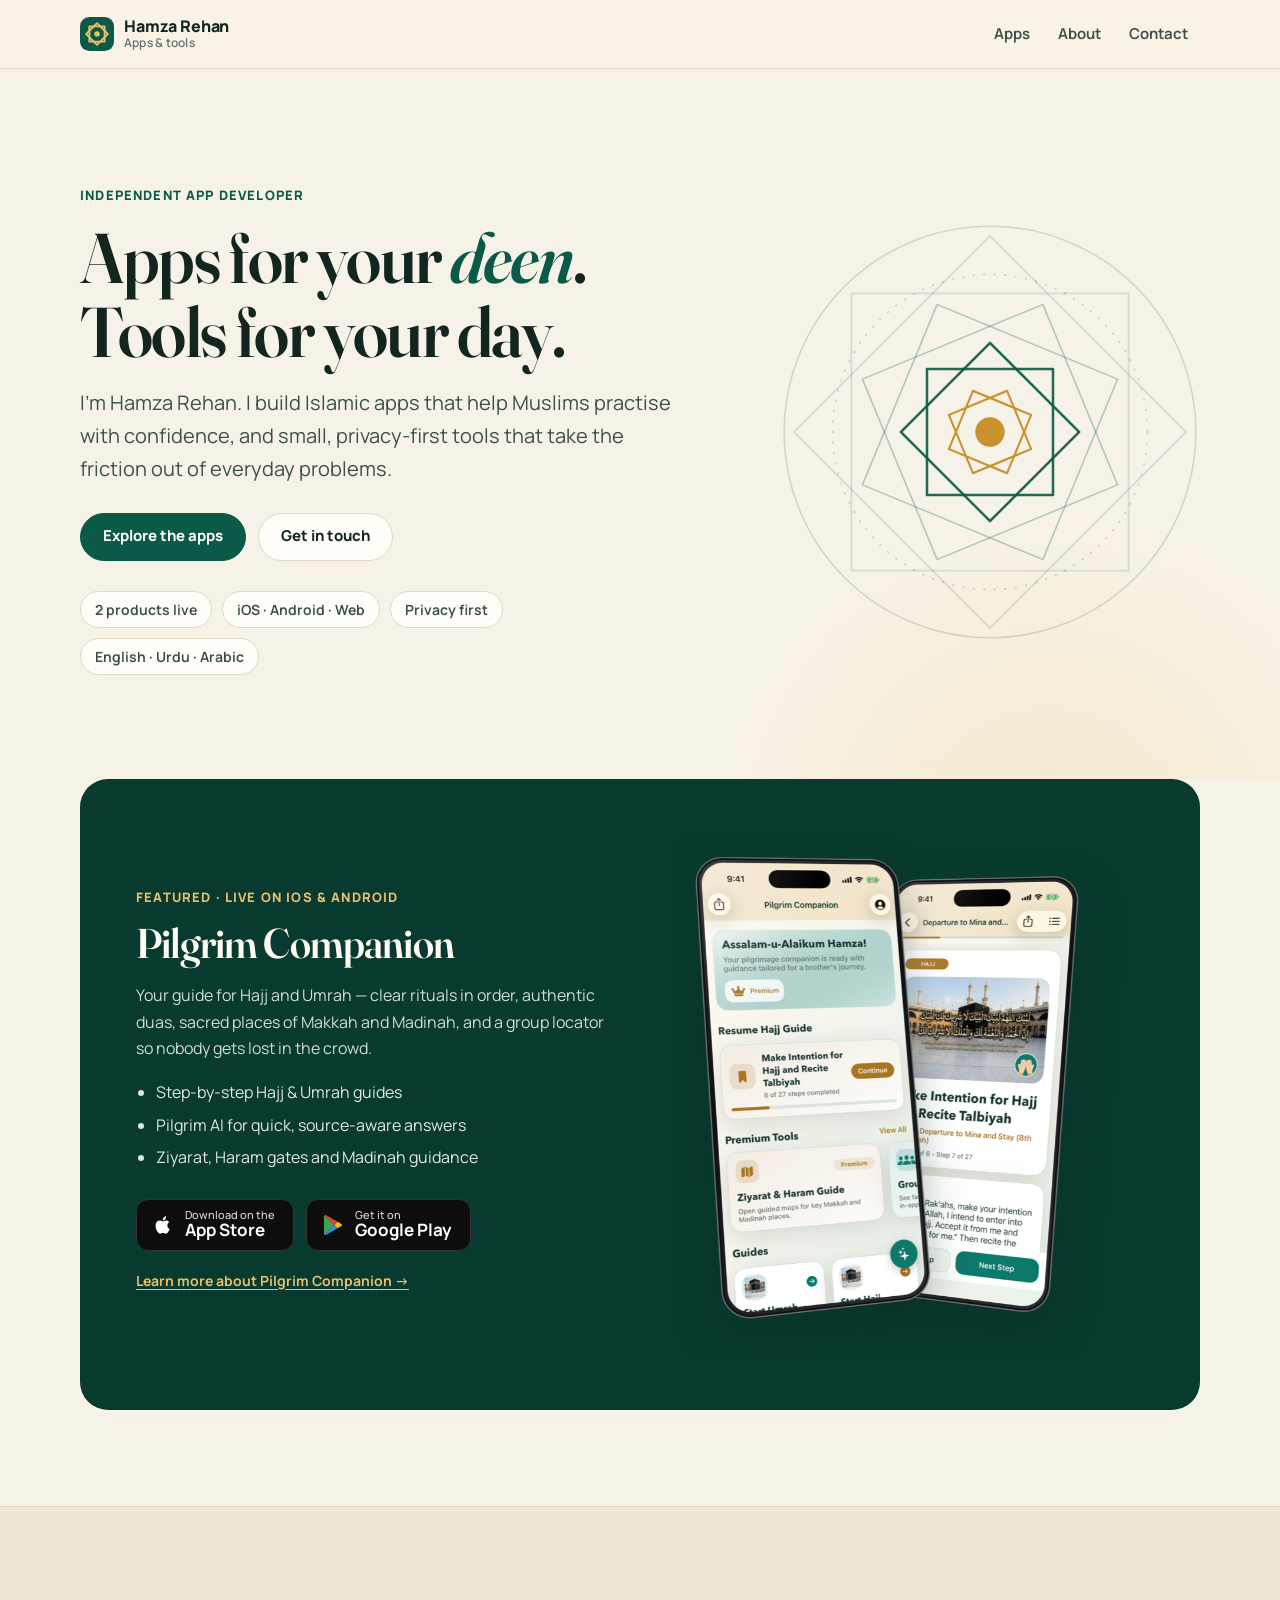
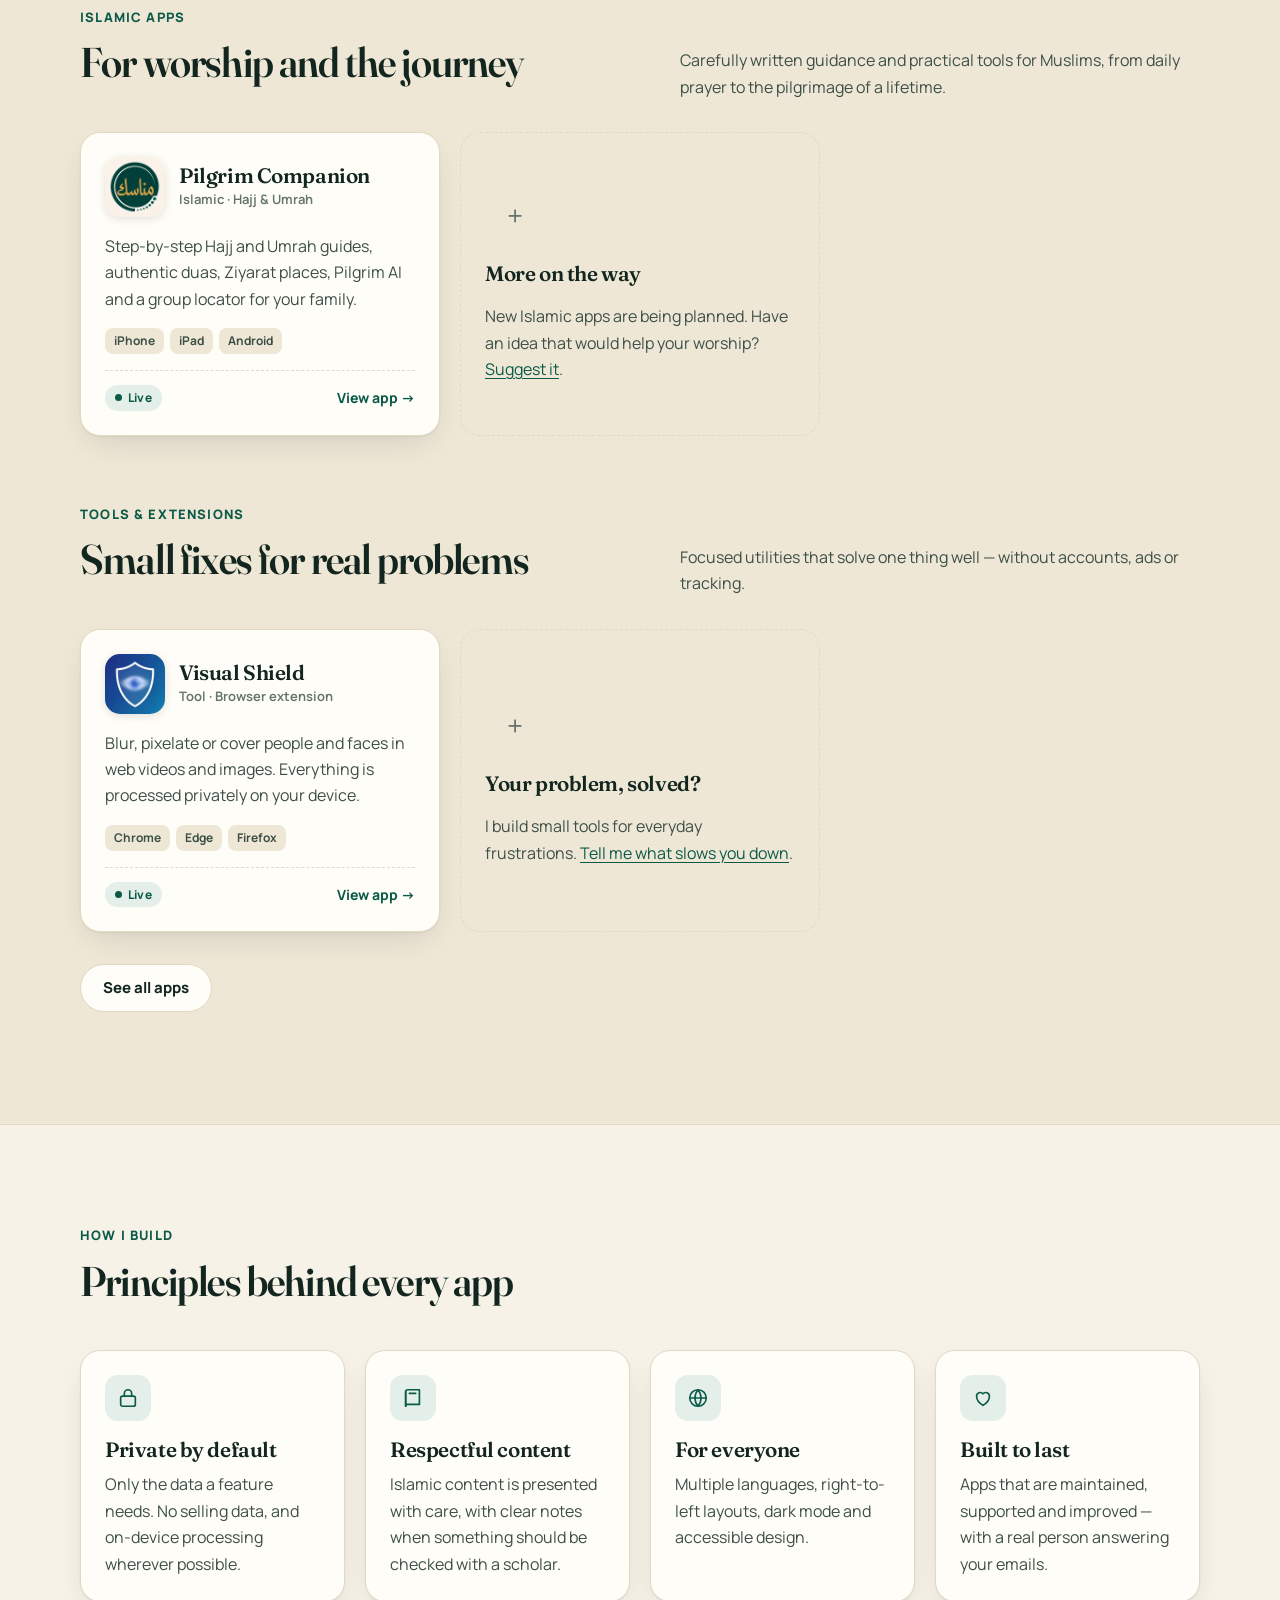
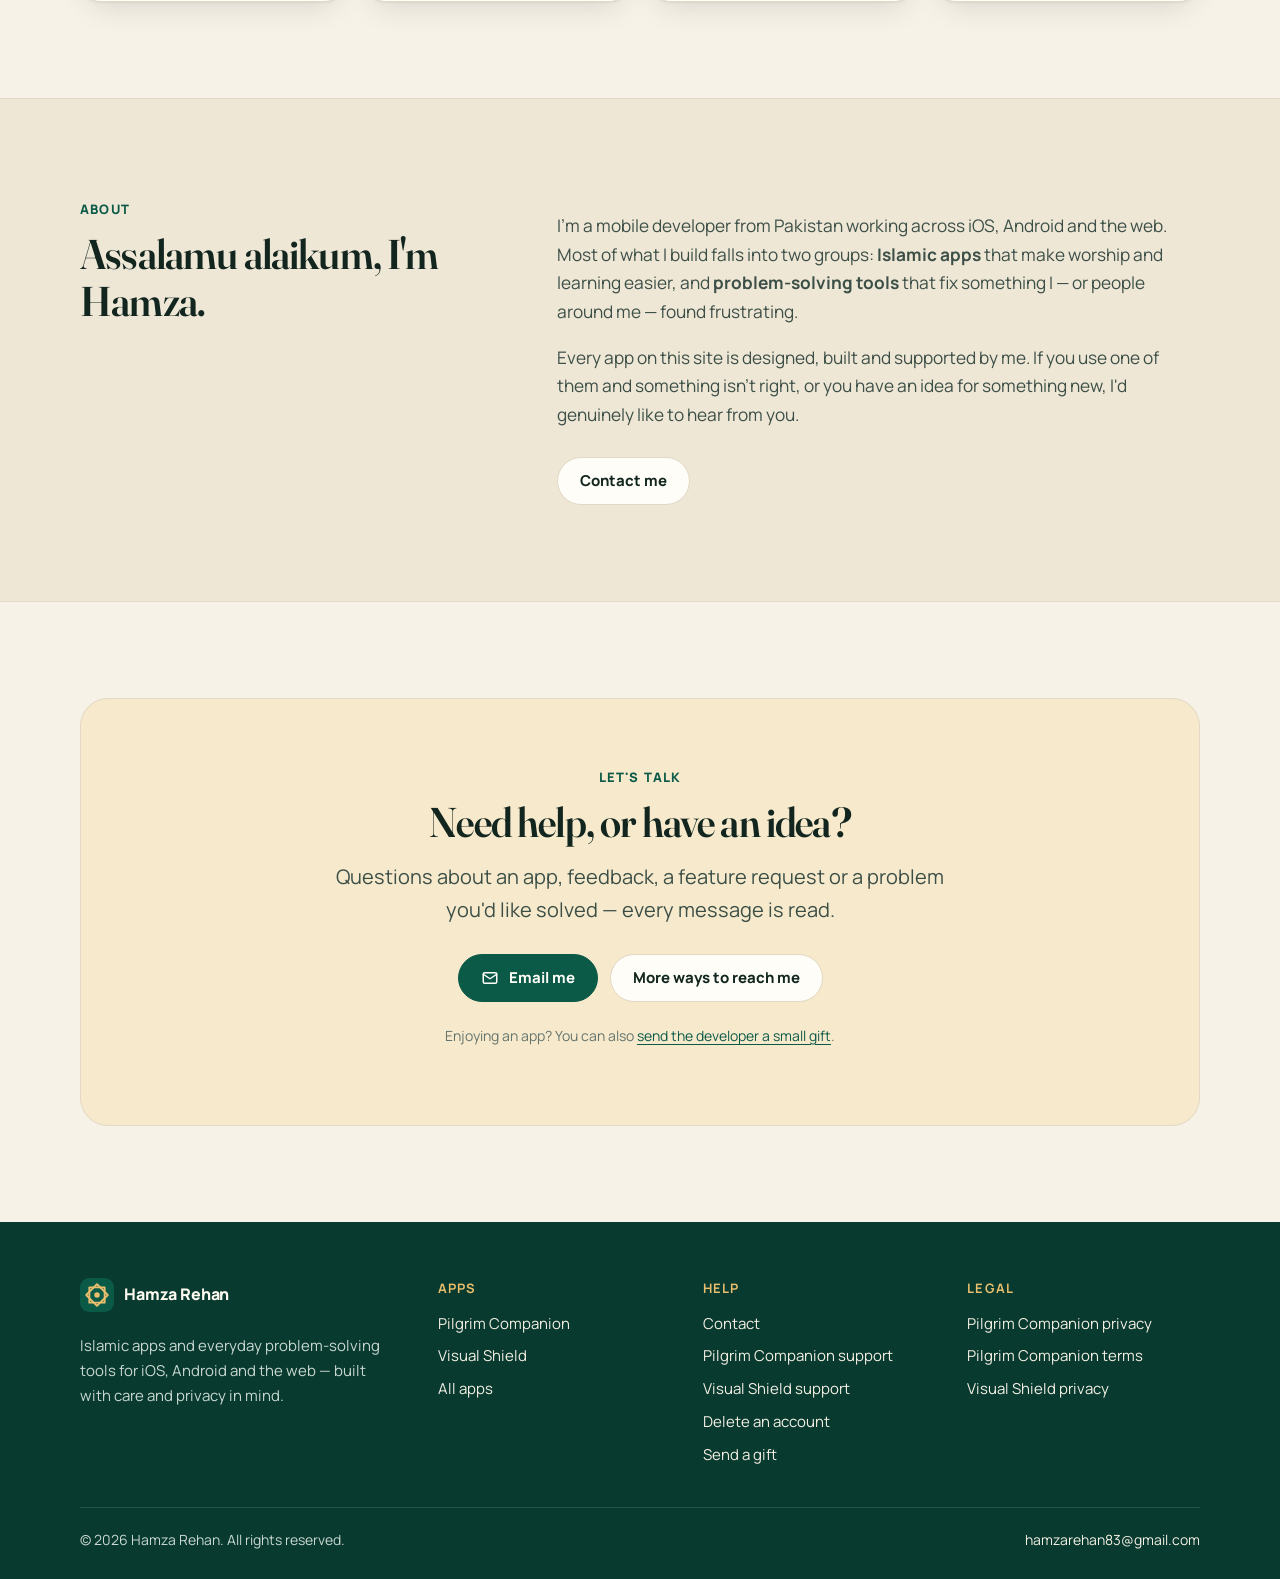
==== commit c19c6b66: "Rename Tip the developer to Send a gift; move page to /gift/ with /tip/ redirect Co-Authored-By: Cla" ====
--- a/index.html
+++ b/index.html
@@ -20,7 +20,7 @@
   <link rel="preconnect" href="https://fonts.googleapis.com">
   <link rel="preconnect" href="https://fonts.gstatic.com" crossorigin>
   <link rel="stylesheet" href="https://fonts.googleapis.com/css2?family=Fraunces:ital,opsz,wght@0,9..144,500..700;1,9..144,500..700&family=Manrope:wght@400..800&display=swap">
-  <link rel="stylesheet" href="/assets/css/site.css">
+  <link rel="stylesheet" href="/assets/css/site.css?v=4">
   <meta name="google-site-verification" content="fmgCgoefZtqF30FWcl6AEDHKyxw1wcfCNcF9GlehXYY">
   <script type="application/ld+json">{"@context": "https://schema.org", "@type": "Person", "name": "Hamza Rehan", "url": "https://hamzarehan.github.io/", "email": "mailto:hamzarehan83@gmail.com", "jobTitle": "App developer", "sameAs": ["https://github.com/hamzarehan"]}</script>
 </head>
@@ -87,7 +87,7 @@
             </div>
             <p class="small" style="margin-top:18px"><a href="/pilgrim-companion/" style="color:#e9be6c;font-weight:700">Learn more about Pilgrim Companion →</a></p>
           </div>
-          <img class="hero-3d" src="/assets/img/pc-hero.png" alt="Pilgrim Companion home screen and a step-by-step Hajj guide" width="780" height="880" loading="lazy">
+          <img class="hero-3d" src="/assets/img/pc-hero.png?v=4" alt="Pilgrim Companion home screen and a step-by-step Hajj guide" width="780" height="880" loading="lazy">
         </div>
       </div>
     </section>
@@ -171,7 +171,7 @@
             <a class="button" href="mailto:hamzarehan83@gmail.com"><svg viewBox="0 0 24 24" fill="none" stroke="currentColor" stroke-width="2" stroke-linecap="round" stroke-linejoin="round" aria-hidden="true"><rect x="3" y="5" width="18" height="14" rx="2"/><path d="m3 7 9 6 9-6"/></svg>Email me</a>
             <a class="button secondary" href="/contact/">More ways to reach me</a>
           </div>
-          <p class="small muted" style="margin-top:22px">Enjoying an app? You can also <a href="/tip/">send the developer a small gift</a>.</p>
+          <p class="small muted" style="margin-top:22px">Enjoying an app? You can also <a href="/gift/">send the developer a small gift</a>.</p>
         </div>
       </div>
     </section>
@@ -198,7 +198,7 @@
             <li><a href="/support.html">Pilgrim Companion support</a></li>
             <li><a href="/visual-shield/support.html">Visual Shield support</a></li>
             <li><a href="/delete-account.html">Delete an account</a></li>
-            <li><a href="/tip/">Tip the developer</a></li>
+            <li><a href="/gift/">Send a gift</a></li>
           </ul>
         </div>
         <div>
--- a/assets/css/site.css
+++ b/assets/css/site.css
@@ -302,7 +302,7 @@
   * { transition: none !important; scroll-behavior: auto !important; }
 }
 
-/* Tip the developer */
+/* Send a gift */
 .gift-note { border-color: var(--gold); background: linear-gradient(180deg, var(--gold-soft), var(--surface) 70%); }
 .gift-note p + p { margin-top: 12px; }
 .hadith { margin: 22px 0 0; padding: 16px 20px; border-left: 3px solid var(--gold); background: var(--surface); border-radius: 10px; }
@@ -329,3 +329,6 @@
 
 /* 3D device render (transparent PNG) */
 .hero-3d { width: 100%; max-width: 460px; justify-self: center; margin-inline: auto; }
+/* Safari stretches replaced elements inside grid/flex unless they opt out of stretch */
+.hero-3d, .hero-shot img, .gallery img, .app-icon-lg { align-self: center; height: auto; object-fit: contain; }
+.gallery img { align-self: flex-start; width: min(300px, 72vw); }
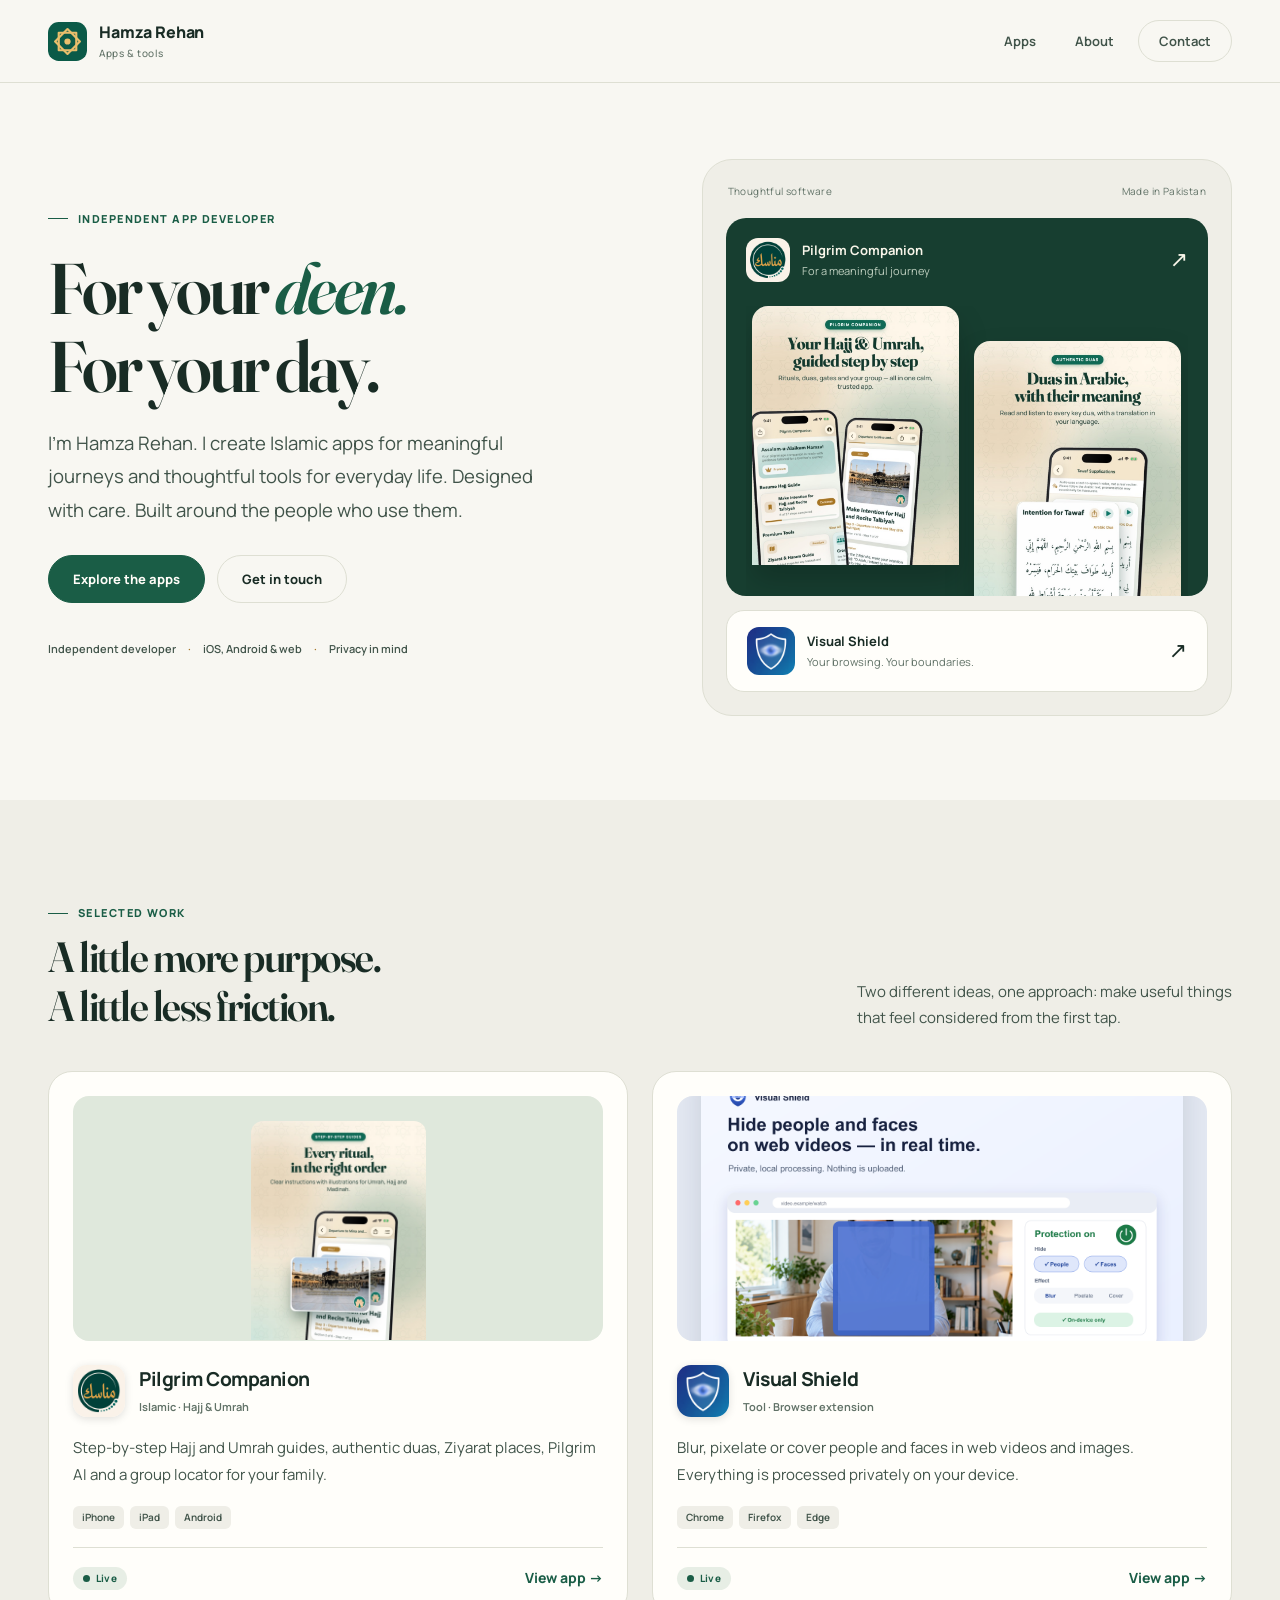
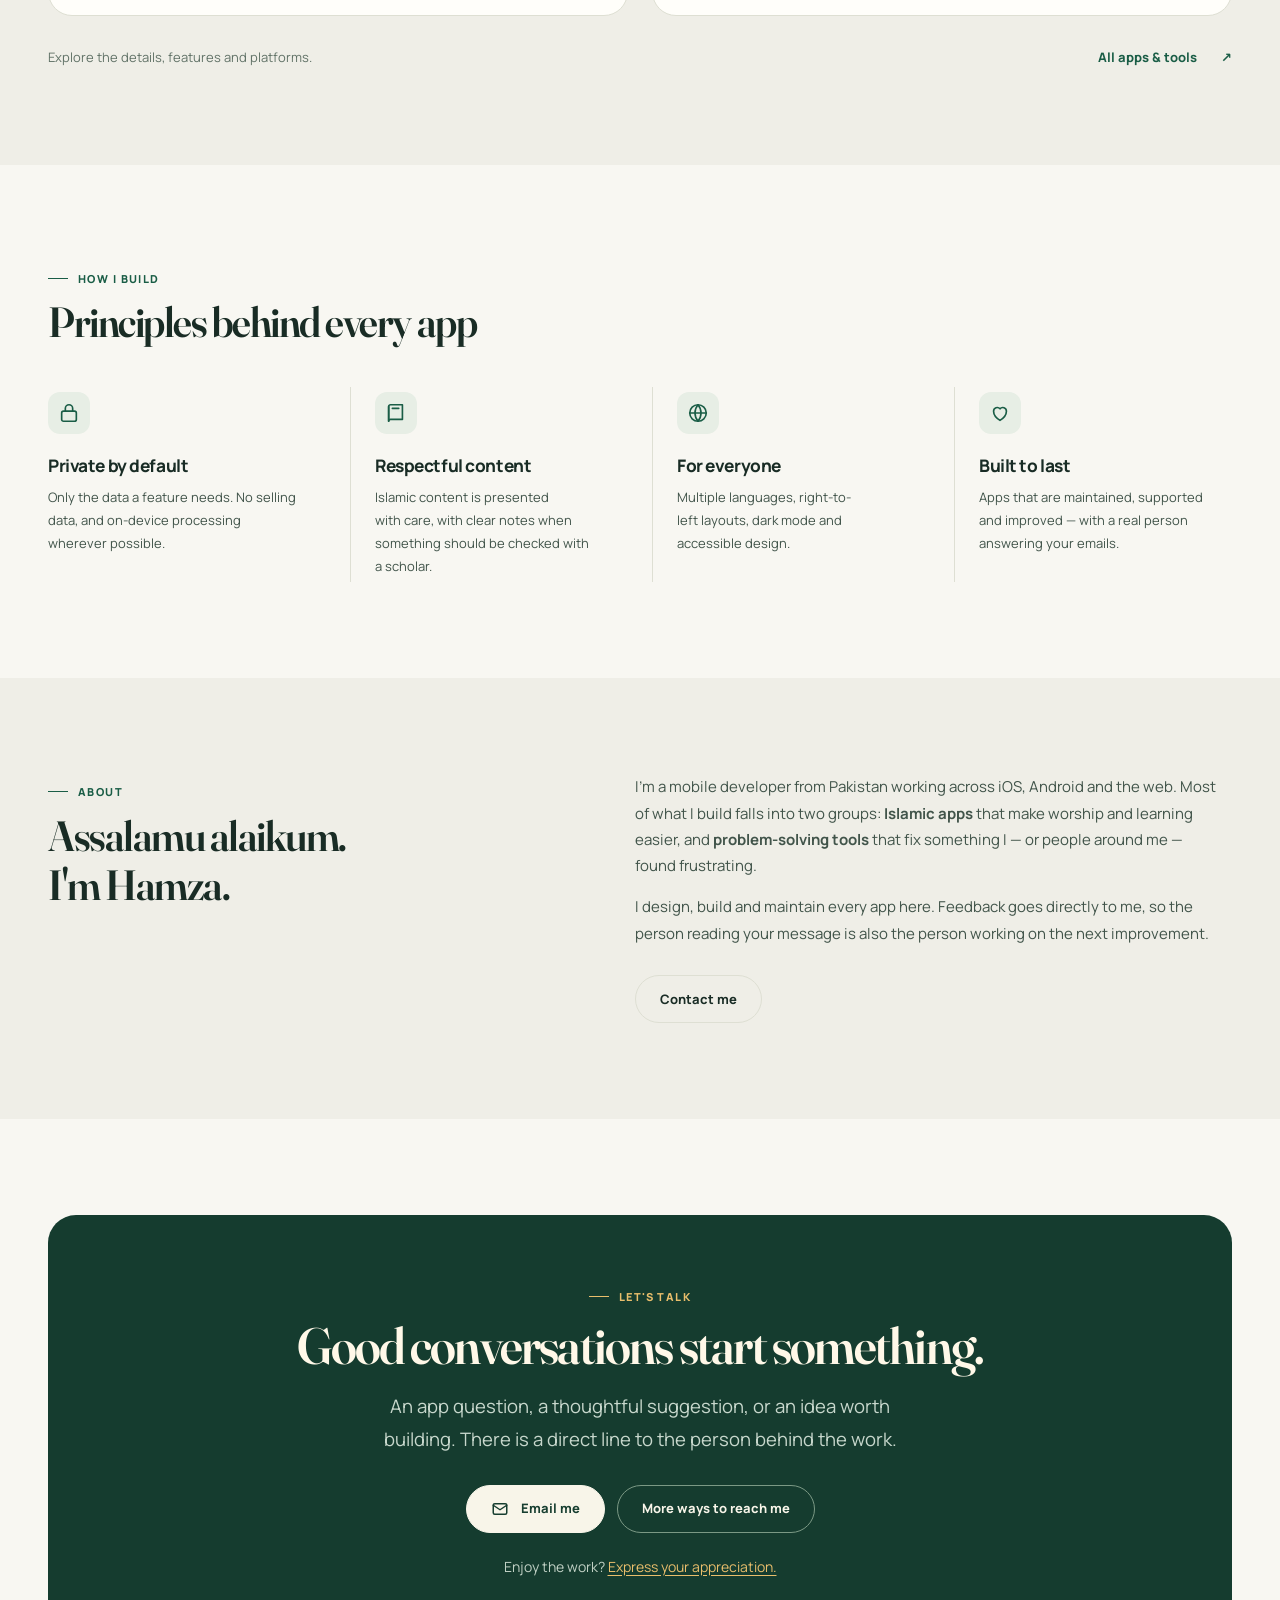
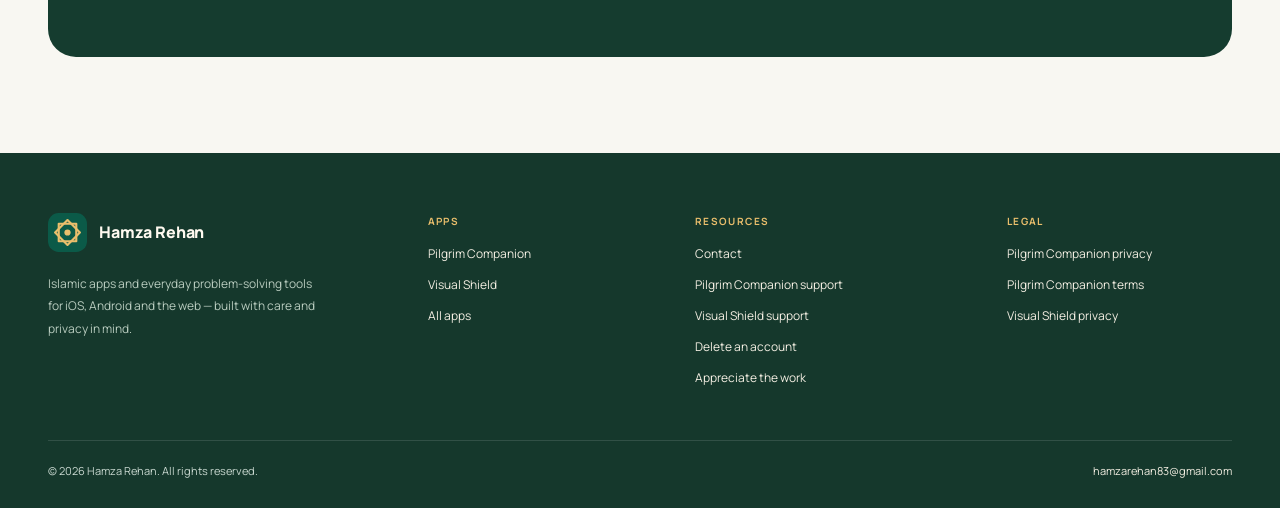
==== commit c513ee63: "Refresh website design and appreciation pages" ====
--- a/index.html
+++ b/index.html
@@ -1,220 +1,152 @@
-<!doctype html>
+<!DOCTYPE html>
+
 <html lang="en">
 <head>
-  <meta charset="utf-8">
-  <meta name="viewport" content="width=device-width, initial-scale=1">
-  <title>Hamza Rehan — Islamic apps & problem-solving tools</title>
-  <meta name="description" content="Hamza Rehan builds Islamic apps like Pilgrim Companion and privacy-first tools like Visual Shield for iOS, Android and the web.">
-  <link rel="canonical" href="https://hamzarehan.github.io/">
-  <meta name="theme-color" content="#f7f2e8" media="(prefers-color-scheme: light)">
-  <meta name="theme-color" content="#0d1714" media="(prefers-color-scheme: dark)">
-  <meta property="og:type" content="website">
-  <meta property="og:site_name" content="Hamza Rehan">
-  <meta property="og:title" content="Hamza Rehan — Islamic apps & problem-solving tools">
-  <meta property="og:description" content="Hamza Rehan builds Islamic apps like Pilgrim Companion and privacy-first tools like Visual Shield for iOS, Android and the web.">
-  <meta property="og:url" content="https://hamzarehan.github.io/">
-  <meta property="og:image" content="https://hamzarehan.github.io/assets/img/pilgrim-companion.png">
-  <meta name="twitter:card" content="summary">
-  <link rel="icon" href="/assets/img/favicon.svg" type="image/svg+xml">
-  <link rel="apple-touch-icon" href="/assets/img/apple-touch-icon.png">
-  <link rel="preconnect" href="https://fonts.googleapis.com">
-  <link rel="preconnect" href="https://fonts.gstatic.com" crossorigin>
-  <link rel="stylesheet" href="https://fonts.googleapis.com/css2?family=Fraunces:ital,opsz,wght@0,9..144,500..700;1,9..144,500..700&family=Manrope:wght@400..800&display=swap">
-  <link rel="stylesheet" href="/assets/css/site.css?v=4">
-  <meta name="google-site-verification" content="fmgCgoefZtqF30FWcl6AEDHKyxw1wcfCNcF9GlehXYY">
-  <script type="application/ld+json">{"@context": "https://schema.org", "@type": "Person", "name": "Hamza Rehan", "url": "https://hamzarehan.github.io/", "email": "mailto:hamzarehan83@gmail.com", "jobTitle": "App developer", "sameAs": ["https://github.com/hamzarehan"]}</script>
+<meta charset="utf-8"/>
+<meta content="width=device-width, initial-scale=1" name="viewport"/>
+<title>Hamza Rehan — Islamic apps &amp; problem-solving tools</title>
+<meta content="Hamza Rehan builds Islamic apps like Pilgrim Companion and privacy-first tools like Visual Shield for iOS, Android and the web." name="description"/>
+<link href="https://hamzarehan.github.io/" rel="canonical"/>
+<meta content="#f7f2e8" media="(prefers-color-scheme: light)" name="theme-color"/>
+<meta content="#0d1714" media="(prefers-color-scheme: dark)" name="theme-color"/>
+<meta content="website" property="og:type"/>
+<meta content="Hamza Rehan" property="og:site_name"/>
+<meta content="Hamza Rehan — Islamic apps &amp; problem-solving tools" property="og:title"/>
+<meta content="Hamza Rehan builds Islamic apps like Pilgrim Companion and privacy-first tools like Visual Shield for iOS, Android and the web." property="og:description"/>
+<meta content="https://hamzarehan.github.io/" property="og:url"/>
+<meta content="https://hamzarehan.github.io/assets/img/pilgrim-companion.png" property="og:image"/>
+<meta content="summary" name="twitter:card"/>
+<link href="/assets/img/favicon.svg" rel="icon" type="image/svg+xml"/>
+<link href="/assets/img/apple-touch-icon.png" rel="apple-touch-icon"/>
+<link href="https://fonts.googleapis.com" rel="preconnect"/>
+<link crossorigin="" href="https://fonts.gstatic.com" rel="preconnect"/>
+<link href="https://fonts.googleapis.com/css2?family=Fraunces:ital,opsz,wght@0,9..144,500..700;1,9..144,500..700&amp;family=Manrope:wght@400..800&amp;display=swap" rel="stylesheet"/>
+<link href="/assets/css/site.css?v=20261015" rel="stylesheet"/>
+<meta content="fmgCgoefZtqF30FWcl6AEDHKyxw1wcfCNcF9GlehXYY" name="google-site-verification"/>
+<script type="application/ld+json">{"@context": "https://schema.org", "@type": "Person", "name": "Hamza Rehan", "url": "https://hamzarehan.github.io/", "email": "mailto:hamzarehan83@gmail.com", "jobTitle": "App developer", "sameAs": ["https://github.com/hamzarehan"]}</script>
 </head>
 <body>
-  <a class="skip" href="#main">Skip to content</a>
-  <header class="site-header">
-    <nav class="wrap nav" aria-label="Main">
-      <a class="brand" href="/"><svg class="brand-mark" viewBox="0 0 40 40" aria-hidden="true"><rect width="40" height="40" rx="11" fill="#0b5a48"/><g fill="none" stroke="#e9be6c" stroke-width="2.2" stroke-linejoin="round"><rect x="11" y="11" width="18" height="18"/><rect x="11" y="11" width="18" height="18" transform="rotate(45 20 20)"/></g><circle cx="20" cy="20" r="3.2" fill="#e9be6c"/></svg><span>Hamza Rehan<small>Apps &amp; tools</small></span></a>
-      <div class="nav-links"><a href="/apps/">Apps</a><a href="/#about" class="hide-sm">About</a><a href="/contact/">Contact</a></div>
-    </nav>
-  </header>
-  <main id="main">
-    <section class="hero">
-      <div class="wrap hero-grid">
-        <div>
-          <div class="eyebrow">Independent app developer</div>
-          <h1>Apps for your <em>deen</em>.<br>Tools for your day.</h1>
-          <p class="lead">I'm Hamza Rehan. I build Islamic apps that help Muslims practise with confidence, and small, privacy-first tools that take the friction out of everyday problems.</p>
-          <div class="actions">
-            <a class="button" href="/apps/">Explore the apps</a>
-            <a class="button secondary" href="/contact/">Get in touch</a>
-          </div>
-          <ul class="facts">
-            <li>2 products live</li>
-            <li>iOS · Android · Web</li>
-            <li>Privacy first</li>
-            <li>English · Urdu · Arabic</li>
-          </ul>
-        </div>
-        <div class="pattern">
-          <svg viewBox="0 0 400 400" aria-hidden="true">
-            <defs>
-              <g id="star"><rect x="-60" y="-60" width="120" height="120"/><rect x="-60" y="-60" width="120" height="120" transform="rotate(45)"/></g>
-            </defs>
-            <g fill="none" stroke="currentColor" stroke-linejoin="round" transform="translate(200 200)">
-              <circle r="196" stroke-opacity=".18" stroke-width="1.5"/>
-              <circle r="150" stroke-opacity=".22" stroke-width="1.5" stroke-dasharray="2 8"/>
-              <use href="#star" transform="scale(2.2)" stroke-opacity=".14" stroke-width=".8"/>
-              <use href="#star" transform="scale(1.55) rotate(22.5)" stroke-opacity=".28" stroke-width="1"/>
-              <use href="#star" transform="scale(1)" stroke-opacity=".9" stroke-width="2.4"/>
-              <use href="#star" transform="scale(.5) rotate(22.5)" stroke="var(--gold)" stroke-width="4"/>
-              <circle r="14" fill="var(--gold)" stroke="none"/>
-            </g>
-          </svg>
-        </div>
-      </div>
-    </section>
-
-    <section class="section" style="padding-top:0">
-      <div class="wrap">
-        <div class="feature">
-          <div>
-            <div class="eyebrow">Featured · Live on iOS &amp; Android</div>
-            <h2>Pilgrim Companion</h2>
-            <p>Your guide for Hajj and Umrah — clear rituals in order, authentic duas, sacred places of Makkah and Madinah, and a group locator so nobody gets lost in the crowd.</p>
-            <ul>
-              <li>Step-by-step Hajj &amp; Umrah guides</li>
-              <li>Pilgrim AI for quick, source-aware answers</li>
-              <li>Ziyarat, Haram gates and Madinah guidance</li>
-            </ul>
-            <div class="actions">
-              <a class="store-badge" href="https://apps.apple.com/app/id6762715430" rel="noopener"><span style="display:contents"><svg viewBox="0 0 24 24" fill="currentColor" aria-hidden="true"><path d="M16.37 12.6c-.02-2.2 1.8-3.26 1.88-3.31-1.03-1.5-2.62-1.7-3.18-1.73-1.35-.14-2.64.8-3.33.8-.69 0-1.74-.78-2.87-.76-1.47.02-2.83.86-3.59 2.18-1.53 2.66-.39 6.6 1.1 8.75.73 1.05 1.6 2.24 2.73 2.2 1.1-.05 1.51-.71 2.84-.71 1.32 0 1.7.71 2.86.69 1.18-.02 1.93-1.07 2.65-2.13.84-1.22 1.18-2.4 1.2-2.46-.03-.01-2.3-.88-2.32-3.5zM14.2 6.13c.6-.73 1.01-1.75.9-2.76-.87.04-1.92.58-2.54 1.31-.56.65-1.05 1.68-.92 2.67.97.08 1.96-.49 2.56-1.22z"/></svg></span><span><small>Download on the</small>App Store</span></a>
-              <a class="store-badge" href="https://play.google.com/store/apps/details?id=com.hamzarehan.pilgrimSolution" rel="noopener"><span style="display:contents"><svg viewBox="0 0 24 24" aria-hidden="true"><path fill="#34a853" d="M3.6 2.3 13.3 12l-9.7 9.7c-.35-.2-.6-.6-.6-1.1V3.4c0-.5.25-.9.6-1.1z"/><path fill="#fbbc04" d="m16.6 8.7-3.3 3.3 3.3 3.3 3.8-2.2c.8-.45.8-1.65 0-2.1z"/><path fill="#4285f4" d="M3.6 21.7 13.3 12l3.3 3.3-11.3 6.5c-.6.35-1.2.3-1.7-.1z"/><path fill="#ea4335" d="M3.6 2.3c.5-.4 1.1-.45 1.7-.1l11.3 6.5L13.3 12z"/></svg></span><span><small>Get it on</small>Google Play</span></a>
-            </div>
-            <p class="small" style="margin-top:18px"><a href="/pilgrim-companion/" style="color:#e9be6c;font-weight:700">Learn more about Pilgrim Companion →</a></p>
-          </div>
-          <img class="hero-3d" src="/assets/img/pc-hero.png?v=4" alt="Pilgrim Companion home screen and a step-by-step Hajj guide" width="780" height="880" loading="lazy">
-        </div>
-      </div>
-    </section>
-
-    <section class="section tinted" id="apps">
-      <div class="wrap">
-        <div class="section-head">
-          <div><div class="eyebrow">Islamic apps</div><h2>For worship and the journey</h2></div>
-          <p>Carefully written guidance and practical tools for Muslims, from daily prayer to the pilgrimage of a lifetime.</p>
-        </div>
-        <div class="grid cols-3">
-        <a class="card app-card" data-cat="islamic" href="/pilgrim-companion/">
-          <div class="top"><img src="/assets/img/pilgrim-companion.png" alt="" width="60" height="60" loading="lazy"><div><h3>Pilgrim Companion</h3><div class="kind">Islamic · Hajj &amp; Umrah</div></div></div>
-          <p>Step-by-step Hajj and Umrah guides, authentic duas, Ziyarat places, Pilgrim AI and a group locator for your family.</p>
-          <div class="platforms"><span>iPhone</span><span>iPad</span><span>Android</span></div>
-          <div class="foot"><span class="pill live">Live</span><span class="more">View app →</span></div>
-        </a>
-        <div class="card app-card placeholder" data-cat="islamic">
-          <div class="plus" aria-hidden="true">+</div>
-          <h3>More on the way</h3>
-          <p>New Islamic apps are being planned. Have an idea that would help your worship? <a href="/contact/">Suggest it</a>.</p>
-        </div>
-        </div>
-
-        <div class="section-head" style="margin-top:64px">
-          <div><div class="eyebrow">Tools &amp; extensions</div><h2>Small fixes for real problems</h2></div>
-          <p>Focused utilities that solve one thing well — without accounts, ads or tracking.</p>
-        </div>
-        <div class="grid cols-3">
-        <a class="card app-card" data-cat="tools" href="/visual-shield/">
-          <div class="top"><img src="/assets/img/visual-shield.png" alt="" width="60" height="60" loading="lazy"><div><h3>Visual Shield</h3><div class="kind">Tool · Browser extension</div></div></div>
-          <p>Blur, pixelate or cover people and faces in web videos and images. Everything is processed privately on your device.</p>
-          <div class="platforms"><span>Chrome</span><span>Edge</span><span>Firefox</span></div>
-          <div class="foot"><span class="pill live">Live</span><span class="more">View app →</span></div>
-        </a>
-        <div class="card app-card placeholder" data-cat="tools">
-          <div class="plus" aria-hidden="true">+</div>
-          <h3>Your problem, solved?</h3>
-          <p>I build small tools for everyday frustrations. <a href="/contact/">Tell me what slows you down</a>.</p>
-        </div>
-        </div>
-        <p style="margin-top:32px"><a class="button secondary" href="/apps/">See all apps</a></p>
-      </div>
-    </section>
-
-    <section class="section">
-      <div class="wrap">
-        <div class="section-head">
-          <div><div class="eyebrow">How I build</div><h2>Principles behind every app</h2></div>
-        </div>
-        <div class="grid cols-4">
-          <div class="card"><div class="icon-chip"><svg viewBox="0 0 24 24" fill="none" stroke="currentColor" stroke-width="1.8" stroke-linecap="round" stroke-linejoin="round" aria-hidden="true"><rect x="4" y="10" width="16" height="11" rx="2"/><path d="M8 10V7a4 4 0 0 1 8 0v3"/></svg></div><h3>Private by default</h3><p>Only the data a feature needs. No selling data, and on-device processing wherever possible.</p></div>
-          <div class="card"><div class="icon-chip"><svg viewBox="0 0 24 24" fill="none" stroke="currentColor" stroke-width="1.8" stroke-linecap="round" stroke-linejoin="round" aria-hidden="true"><path d="M4 5a2 2 0 0 1 2-2h13v16H6a2 2 0 0 0-2 2z"/><path d="M4 21V5M8 7h7"/></svg></div><h3>Respectful content</h3><p>Islamic content is presented with care, with clear notes when something should be checked with a scholar.</p></div>
-          <div class="card"><div class="icon-chip"><svg viewBox="0 0 24 24" fill="none" stroke="currentColor" stroke-width="1.8" stroke-linecap="round" stroke-linejoin="round" aria-hidden="true"><circle cx="12" cy="12" r="9"/><path d="M3 12h18M12 3a14 14 0 0 1 0 18M12 3a14 14 0 0 0 0 18"/></svg></div><h3>For everyone</h3><p>Multiple languages, right-to-left layouts, dark mode and accessible design.</p></div>
-          <div class="card"><div class="icon-chip"><svg viewBox="0 0 24 24" fill="none" stroke="currentColor" stroke-width="1.8" stroke-linecap="round" stroke-linejoin="round" aria-hidden="true"><path d="M12 20s-7-4.4-7-10a4 4 0 0 1 7-2.6A4 4 0 0 1 19 10c0 5.6-7 10-7 10z"/></svg></div><h3>Built to last</h3><p>Apps that are maintained, supported and improved — with a real person answering your emails.</p></div>
-        </div>
-      </div>
-    </section>
-
-    <section class="section tinted" id="about">
-      <div class="wrap about">
-        <div>
-          <div class="eyebrow">About</div>
-          <h2>Assalamu alaikum, I'm Hamza.</h2>
-        </div>
-        <div>
-          <p>I'm a mobile developer from Pakistan working across iOS, Android and the web. Most of what I build falls into two groups: <strong>Islamic apps</strong> that make worship and learning easier, and <strong>problem-solving tools</strong> that fix something I — or people around me — found frustrating.</p>
-          <p>Every app on this site is designed, built and supported by me. If you use one of them and something isn't right, or you have an idea for something new, I'd genuinely like to hear from you.</p>
-          <div class="actions"><a class="button secondary" href="/contact/">Contact me</a></div>
-        </div>
-      </div>
-    </section>
-
-    <section class="section">
-      <div class="wrap">
-        <div class="cta">
-          <div class="eyebrow">Let's talk</div>
-          <h2>Need help, or have an idea?</h2>
-          <p class="lead">Questions about an app, feedback, a feature request or a problem you'd like solved — every message is read.</p>
-          <div class="actions">
-            <a class="button" href="mailto:hamzarehan83@gmail.com"><svg viewBox="0 0 24 24" fill="none" stroke="currentColor" stroke-width="2" stroke-linecap="round" stroke-linejoin="round" aria-hidden="true"><rect x="3" y="5" width="18" height="14" rx="2"/><path d="m3 7 9 6 9-6"/></svg>Email me</a>
-            <a class="button secondary" href="/contact/">More ways to reach me</a>
-          </div>
-          <p class="small muted" style="margin-top:22px">Enjoying an app? You can also <a href="/gift/">send the developer a small gift</a>.</p>
-        </div>
-      </div>
-    </section>
-  </main>
-  <footer class="site-footer">
-    <div class="wrap">
-      <div class="footer-grid">
-        <div class="footer-brand">
-          <a class="brand" href="/"><svg class="brand-mark" viewBox="0 0 40 40" aria-hidden="true"><rect width="40" height="40" rx="11" fill="#0b5a48"/><g fill="none" stroke="#e9be6c" stroke-width="2.2" stroke-linejoin="round"><rect x="11" y="11" width="18" height="18"/><rect x="11" y="11" width="18" height="18" transform="rotate(45 20 20)"/></g><circle cx="20" cy="20" r="3.2" fill="#e9be6c"/></svg><span>Hamza Rehan</span></a>
-          <p>Islamic apps and everyday problem-solving tools for iOS, Android and the web — built with care and privacy in mind.</p>
-        </div>
-        <div>
-          <h4>Apps</h4>
-          <ul>
-            <li><a href="/pilgrim-companion/">Pilgrim Companion</a></li>
-            <li><a href="/visual-shield/">Visual Shield</a></li>
-            <li><a href="/apps/">All apps</a></li>
-          </ul>
-        </div>
-        <div>
-          <h4>Help</h4>
-          <ul>
-            <li><a href="/contact/">Contact</a></li>
-            <li><a href="/support.html">Pilgrim Companion support</a></li>
-            <li><a href="/visual-shield/support.html">Visual Shield support</a></li>
-            <li><a href="/delete-account.html">Delete an account</a></li>
-            <li><a href="/gift/">Send a gift</a></li>
-          </ul>
-        </div>
-        <div>
-          <h4>Legal</h4>
-          <ul>
-            <li><a href="/privacy-policy.html">Pilgrim Companion privacy</a></li>
-            <li><a href="/terms-of-use.html">Pilgrim Companion terms</a></li>
-            <li><a href="/visual-shield/privacy.html">Visual Shield privacy</a></li>
-          </ul>
-        </div>
-      </div>
-      <div class="footer-bottom">
-        <span>© 2026 Hamza Rehan. All rights reserved.</span>
-        <a href="mailto:hamzarehan83@gmail.com">hamzarehan83@gmail.com</a>
-      </div>
-    </div>
-  </footer>
+<a class="skip" href="#main">Skip to content</a>
+<header class="site-header">
+<nav aria-label="Main" class="wrap nav">
+<a class="brand" href="/"><svg aria-hidden="true" class="brand-mark" viewbox="0 0 40 40"><rect fill="#0b5a48" height="40" rx="11" width="40"></rect><g fill="none" stroke="#e9be6c" stroke-linejoin="round" stroke-width="2.2"><rect height="18" width="18" x="11" y="11"></rect><rect height="18" transform="rotate(45 20 20)" width="18" x="11" y="11"></rect></g><circle cx="20" cy="20" fill="#e9be6c" r="3.2"></circle></svg><span>Hamza Rehan<small>Apps &amp; tools</small></span></a>
+<div class="nav-links"><a href="/apps/">Apps</a><a class="hide-sm" href="/#about">About</a><a class="nav-contact" href="/contact/">Contact</a></div>
+</nav>
+</header>
+<main id="main">
+<section class="hero page-intro">
+<div class="wrap hero-grid">
+<div>
+<div class="eyebrow">Independent app developer</div>
+<h1>For your <em>deen.</em><br/>For your day.</h1>
+<p class="lead">I'm Hamza Rehan. I create Islamic apps for meaningful journeys and thoughtful tools for everyday life. Designed with care. Built around the people who use them.</p>
+<div class="actions">
+<a class="button" href="/apps/">Explore the apps</a>
+<a class="button secondary" href="/contact/">Get in touch</a>
+</div>
+<ul class="facts"><li>Independent developer</li><li>iOS, Android &amp; web</li><li>Privacy in mind</li></ul>
+</div>
+<div aria-label="Selected apps by Hamza Rehan" class="hero-showcase">
+<div class="showcase-label"><span>Thoughtful software</span><span>Made in Pakistan</span></div>
+<a class="showcase-pilgrim" href="/pilgrim-companion/">
+<div class="showcase-app"><img alt="" height="44" src="/assets/img/pilgrim-companion.png" width="44"/><span><strong>Pilgrim Companion</strong><small>For a meaningful journey</small></span><span aria-hidden="true" class="showcase-arrow">↗</span></div>
+<div class="showcase-screens"><img alt="Pilgrim Companion guided pilgrimage screen" height="900" src="/assets/img/pc-01-your-hajj-and-umrah-companion.jpg" width="720"/><img alt="Duas in Pilgrim Companion" height="900" src="/assets/img/pc-06-duas-in-arabic-with-meaning.jpg" width="720"/></div>
+</a>
+<a class="showcase-shield" href="/visual-shield/"><img alt="" height="48" src="/assets/img/visual-shield.png" width="48"/><span><strong>Visual Shield</strong><small>Your browsing. Your boundaries.</small></span><span aria-hidden="true" class="showcase-arrow">↗</span></a>
+</div>
+</div>
+</section>
+<section class="section tinted" id="apps"><div class="wrap"><div class="section-head"><div><div class="eyebrow">Selected work</div><h2>A little more purpose.<br/>A little less friction.</h2></div><p>Two different ideas, one approach: make useful things that feel considered from the first tap.</p></div><div class="grid cols-2 selected-apps"><a class="card app-card" data-cat="islamic" href="/pilgrim-companion/"><div class="app-preview"><img alt="A step-by-step pilgrimage guide in Pilgrim Companion" decoding="async" height="900" loading="lazy" src="/assets/img/pc-02-every-ritual-step-by-step.jpg" width="720"/></div>
+<div class="top"><img alt="" decoding="async" height="60" loading="lazy" src="/assets/img/pilgrim-companion.png" width="60"/><div><h3>Pilgrim Companion</h3><div class="kind">Islamic · Hajj &amp; Umrah</div></div></div>
+<p>Step-by-step Hajj and Umrah guides, authentic duas, Ziyarat places, Pilgrim AI and a group locator for your family.</p>
+<div class="platforms"><span>iPhone</span><span>iPad</span><span>Android</span></div>
+<div class="foot"><span class="pill live">Live</span><span class="more">View app →</span></div>
+</a><a class="card app-card" data-cat="tools" href="/visual-shield/"><div class="app-preview"><img alt="Visual Shield concealment preview" decoding="async" loading="lazy" src="/visual-shield/assets/browser-protection.png"/></div>
+<div class="top"><img alt="" decoding="async" height="60" loading="lazy" src="/assets/img/visual-shield.png" width="60"/><div><h3>Visual Shield</h3><div class="kind">Tool · Browser extension</div></div></div>
+<p>Blur, pixelate or cover people and faces in web videos and images. Everything is processed privately on your device.</p>
+<div class="platforms"><span>Chrome</span><span>Firefox</span><span>Edge</span></div>
+<div class="foot"><span class="pill live">Live</span><span class="more">View app →</span></div>
+</a></div><div class="section-end"><span class="muted">Explore the details, features and platforms.</span><a class="text-link" href="/apps/">All apps &amp; tools <span aria-hidden="true">↗</span></a></div></div></section>
+<section class="section principles-section">
+<div class="wrap">
+<div class="section-head">
+<div><div class="eyebrow">How I build</div><h2>Principles behind every app</h2></div>
+</div>
+<div class="grid cols-4 principles">
+<div class="card"><div class="icon-chip"><svg aria-hidden="true" fill="none" stroke="currentColor" stroke-linecap="round" stroke-linejoin="round" stroke-width="1.8" viewbox="0 0 24 24"><rect height="11" rx="2" width="16" x="4" y="10"></rect><path d="M8 10V7a4 4 0 0 1 8 0v3"></path></svg></div><h3>Private by default</h3><p>Only the data a feature needs. No selling data, and on-device processing wherever possible.</p></div>
+<div class="card"><div class="icon-chip"><svg aria-hidden="true" fill="none" stroke="currentColor" stroke-linecap="round" stroke-linejoin="round" stroke-width="1.8" viewbox="0 0 24 24"><path d="M4 5a2 2 0 0 1 2-2h13v16H6a2 2 0 0 0-2 2z"></path><path d="M4 21V5M8 7h7"></path></svg></div><h3>Respectful content</h3><p>Islamic content is presented with care, with clear notes when something should be checked with a scholar.</p></div>
+<div class="card"><div class="icon-chip"><svg aria-hidden="true" fill="none" stroke="currentColor" stroke-linecap="round" stroke-linejoin="round" stroke-width="1.8" viewbox="0 0 24 24"><circle cx="12" cy="12" r="9"></circle><path d="M3 12h18M12 3a14 14 0 0 1 0 18M12 3a14 14 0 0 0 0 18"></path></svg></div><h3>For everyone</h3><p>Multiple languages, right-to-left layouts, dark mode and accessible design.</p></div>
+<div class="card"><div class="icon-chip"><svg aria-hidden="true" fill="none" stroke="currentColor" stroke-linecap="round" stroke-linejoin="round" stroke-width="1.8" viewbox="0 0 24 24"><path d="M12 20s-7-4.4-7-10a4 4 0 0 1 7-2.6A4 4 0 0 1 19 10c0 5.6-7 10-7 10z"></path></svg></div><h3>Built to last</h3><p>Apps that are maintained, supported and improved — with a real person answering your emails.</p></div>
+</div>
+</div>
+</section>
+<section class="section tinted" id="about">
+<div class="wrap about">
+<div>
+<div class="eyebrow">About</div>
+<h2>Assalamu alaikum. I'm Hamza.</h2>
+</div>
+<div>
+<p>I'm a mobile developer from Pakistan working across iOS, Android and the web. Most of what I build falls into two groups: <strong>Islamic apps</strong> that make worship and learning easier, and <strong>problem-solving tools</strong> that fix something I — or people around me — found frustrating.</p>
+<p>I design, build and maintain every app here. Feedback goes directly to me, so the person reading your message is also the person working on the next improvement.</p>
+<div class="actions"><a class="button secondary" href="/contact/">Contact me</a></div>
+</div>
+</div>
+</section>
+<section class="section">
+<div class="wrap">
+<div class="cta">
+<div class="eyebrow">Let's talk</div>
+<h2>Good conversations start something.</h2>
+<p class="lead">An app question, a thoughtful suggestion, or an idea worth building. There is a direct line to the person behind the work.</p>
+<div class="actions">
+<a class="button" href="mailto:hamzarehan83@gmail.com"><svg aria-hidden="true" fill="none" stroke="currentColor" stroke-linecap="round" stroke-linejoin="round" stroke-width="2" viewbox="0 0 24 24"><rect height="14" rx="2" width="18" x="3" y="5"></rect><path d="m3 7 9 6 9-6"></path></svg>Email me</a>
+<a class="button secondary" href="/contact/">More ways to reach me</a>
+</div>
+<p class="small muted" style="margin-top:22px">Enjoy the work? <a href="/gift/">Express your appreciation.</a></p>
+</div>
+</div>
+</section>
+</main>
+<footer class="site-footer">
+<div class="wrap">
+<div class="footer-grid">
+<div class="footer-brand">
+<a class="brand" href="/"><svg aria-hidden="true" class="brand-mark" viewbox="0 0 40 40"><rect fill="#0b5a48" height="40" rx="11" width="40"></rect><g fill="none" stroke="#e9be6c" stroke-linejoin="round" stroke-width="2.2"><rect height="18" width="18" x="11" y="11"></rect><rect height="18" transform="rotate(45 20 20)" width="18" x="11" y="11"></rect></g><circle cx="20" cy="20" fill="#e9be6c" r="3.2"></circle></svg><span>Hamza Rehan</span></a>
+<p>Islamic apps and everyday problem-solving tools for iOS, Android and the web — built with care and privacy in mind.</p>
+</div>
+<div>
+<h4>Apps</h4>
+<ul>
+<li><a href="/pilgrim-companion/">Pilgrim Companion</a></li>
+<li><a href="/visual-shield/">Visual Shield</a></li>
+<li><a href="/apps/">All apps</a></li>
+</ul>
+</div>
+<div>
+<h4>Resources</h4>
+<ul>
+<li><a href="/contact/">Contact</a></li>
+<li><a href="/support.html">Pilgrim Companion support</a></li>
+<li><a href="/visual-shield/support.html">Visual Shield support</a></li>
+<li><a href="/delete-account.html">Delete an account</a></li>
+<li><a href="/gift/">Appreciate the work</a></li>
+</ul>
+</div>
+<div>
+<h4>Legal</h4>
+<ul>
+<li><a href="/privacy-policy.html">Pilgrim Companion privacy</a></li>
+<li><a href="/terms-of-use.html">Pilgrim Companion terms</a></li>
+<li><a href="/visual-shield/privacy.html">Visual Shield privacy</a></li>
+</ul>
+</div>
+</div>
+<div class="footer-bottom">
+<span>© 2026 Hamza Rehan. All rights reserved.</span>
+<a href="mailto:hamzarehan83@gmail.com">hamzarehan83@gmail.com</a>
+</div>
+</div>
+</footer>
 </body>
 </html>
--- a/assets/css/site.css
+++ b/assets/css/site.css
@@ -222,8 +222,11 @@
 .feature ul { padding-left: 20px; color: #dfe8e3; margin: 18px 0 0; }
 .feature li { margin: 6px 0; }
 .feature .button.secondary { background: transparent; color: #fffaf0; border-color: rgba(255,255,255,.3); }
-
-.gallery { display: flex; align-items: flex-start; gap: 16px; overflow-x: auto; scroll-snap-type: x mandatory; padding: 6px 2px 18px; }
+.shots { display: flex; gap: 14px; justify-content: center; }
+.shots img { width: 46%; max-width: 220px; border-radius: 18px; box-shadow: 0 20px 40px -12px rgba(0,0,0,.5); }
+.shots img:nth-child(2) { transform: translateY(28px); }
+
+.gallery { display: flex; gap: 16px; overflow-x: auto; scroll-snap-type: x mandatory; padding: 6px 2px 18px; }
 .gallery img { width: min(240px, 62vw); flex: none; border-radius: 18px; scroll-snap-align: start; border: 1px solid var(--line); box-shadow: var(--shadow); }
 
 .icon-chip { display: grid; place-items: center; width: 46px; height: 46px; border-radius: 13px; background: var(--accent-soft); color: var(--accent); margin-bottom: 16px; }
@@ -297,12 +300,13 @@
   .nav-links a { padding: 8px 9px; }
   .brand small { display: none; }
   .pattern { display: none; }
+  .shots img:nth-child(2) { transform: translateY(16px); }
 }
 @media (prefers-reduced-motion: reduce) {
   * { transition: none !important; scroll-behavior: auto !important; }
 }
 
-/* Send a gift */
+/* Tip the developer */
 .gift-note { border-color: var(--gold); background: linear-gradient(180deg, var(--gold-soft), var(--surface) 70%); }
 .gift-note p + p { margin-top: 12px; }
 .hadith { margin: 22px 0 0; padding: 16px 20px; border-left: 3px solid var(--gold); background: var(--surface); border-radius: 10px; }
@@ -327,6 +331,284 @@
 }
 .section .narrow > h2 { margin-top: 48px; }
 
+/* Editorial refresh: generous type, quiet surfaces and a clear product hierarchy. */
+:root {
+  --paper: #f8f7f2; --paper-2: #efeee7; --surface: #fffefa;
+  --ink: #192c25; --ink-2: #41544a; --muted: #617267; --line: #dedfd3;
+  --emerald: #1a5d46; --emerald-deep: #153c2f; --emerald-soft: #e7eee5;
+  --gold: #a87628; --gold-soft: #f3ead7;
+  --shadow: 0 2px 3px rgba(25,44,37,.02), 0 18px 45px -30px rgba(25,44,37,.18);
+  --radius: 24px;
+}
+@media (prefers-color-scheme: dark) {
+  :root:not([data-theme="light"]) {
+    --paper: #101b17; --paper-2: #15231c; --surface: #192920;
+    --ink: #f4f1e7; --ink-2: #cbd5cc; --muted: #a1b0a5; --line: #314438;
+    --emerald: #8ad0aa; --emerald-deep: #123326; --emerald-soft: #233c2c;
+    --gold: #deb46a; --gold-soft: #342c1e; --on-accent: #10291c;
+  }
+}
+:root[data-theme="dark"] {
+  --paper: #101b17; --paper-2: #15231c; --surface: #192920;
+  --ink: #f4f1e7; --ink-2: #cbd5cc; --muted: #a1b0a5; --line: #314438;
+  --emerald: #8ad0aa; --emerald-deep: #123326; --emerald-soft: #233c2c;
+  --gold: #deb46a; --gold-soft: #342c1e; --on-accent: #10291c;
+}
+[hidden] { display: none !important; }
+html { scroll-padding-top: 110px; }
+body { font-size: 15px; line-height: 1.75; }
+main { min-height: 55vh; }
+.wrap { width: min(1184px, calc(100% - 64px)); }
+.narrow { width: min(800px, calc(100% - 64px)); }
+h1, h2 { text-wrap: balance; }
+p { text-wrap: pretty; }
+h1 { font-size: clamp(2.65rem, 5.6vw, 5rem); line-height: 1.08; letter-spacing: -.045em; }
+h2 { font-size: clamp(1.8rem, 3.3vw, 2.8rem); letter-spacing: -.035em; line-height: 1.17; }
+h3 { font-family: var(--sans); font-size: 1.08rem; font-weight: 750; letter-spacing: -.025em; line-height: 1.4; }
+.lead { line-height: 1.8; font-size: clamp(1rem, 1.45vw, 1.16rem); }
+.eyebrow { font-size: 11px; letter-spacing: .13em; gap: 10px; }
+.eyebrow::before { content: ""; width: 20px; height: 1px; background: currentColor; }
+.site-header {
+  background: var(--paper); backdrop-filter: none; -webkit-backdrop-filter: none;
+  border-bottom: 1px solid var(--line);
+}
+.nav { min-height: 82px; }
+.brand { gap: 12px; font-size: 16px; }
+.brand-mark { width: 39px; height: 39px; }
+.brand small { font-size: 10px; margin-top: 5px; font-weight: 500; letter-spacing: .06em; }
+.nav-links { gap: 9px; }
+.nav-links a { font-size: 13px; padding: 9px 15px; }
+.nav-links .nav-contact { border: 1px solid var(--line); padding-inline: 20px; }
+.button { min-height: 48px; padding-inline: 24px; font-size: 13px; gap: 12px; }
+.button.secondary { background: transparent; }
+.button:hover { box-shadow: none; }
+.section { padding: clamp(56px, 7.5vw, 104px) 0; }
+.section.tinted { border: 0; background: var(--paper-2); }
+.section-head { margin-bottom: 40px; }
+.section-head p { font-size: 15px; max-width: 375px; }
+.section-head h2 { margin-bottom: 0; }
+.hero { padding: 76px 0 84px; }
+.hero::before { display: none; }
+.hero-grid { grid-template-columns: 1.1fr 1fr; gap: 70px; }
+.hero h1 { margin-block: 22px; }
+.hero .lead { max-width: 510px; }
+.hero .facts { margin-top: 36px; gap: 0; }
+.facts li { border: 0; padding: 0; background: none; font-size: 11px; font-weight: 600; }
+.facts li + li::before { content: "·"; display: inline-block; padding-inline: 12px; color: var(--gold); }
+.hero-showcase { min-width: 0; position: relative; padding: 23px; border: 1px solid var(--line); border-radius: 30px; background: var(--paper-2); }
+.showcase-label { display: flex; justify-content: space-between; gap: 12px; margin: 0 2px 17px; font-size: 10px; color: var(--muted); letter-spacing: .04em; }
+.showcase-pilgrim { display: block; padding: 20px 20px 0; border-radius: 20px; background: #173e30; color: #f8f5e9; text-decoration: none; overflow: hidden; }
+.showcase-app, .showcase-shield { display: flex; align-items: center; gap: 12px; }
+.showcase-app img, .showcase-shield img { border-radius: 12px; flex: none; }
+.showcase-app strong, .showcase-shield strong { font-size: 13px; display: block; }
+.showcase-app small { display: block; color: #bdcebe; font-size: 11px; }
+.showcase-arrow { margin-left: auto; font-size: 22px; font-weight: 400; }
+.showcase-screens { display: flex; gap: 15px; justify-content: center; height: 290px; margin-top: 24px; overflow: hidden; }
+.showcase-screens img { width: calc(50% - 14px); height: auto; object-fit: cover; object-position: top; align-self: start; border-radius: 16px 16px 0 0; box-shadow: 0 15px 30px #0003; }
+.showcase-screens img:nth-child(2) { margin-top: 35px; }
+.showcase-shield { border-radius: 18px; padding: 16px 20px; background: var(--surface); color: var(--ink); text-decoration: none; margin-top: 14px; border: 1px solid var(--line); }
+.showcase-shield small { display: block; font-size: 11px; color: var(--muted); }
+.showcase-pilgrim:hover .showcase-arrow, .showcase-shield:hover .showcase-arrow { color: var(--gold); }
+.card { padding: 28px; box-shadow: none; }
+.grid { gap: 24px; }
+.grid > *, .hero-grid > *, .grid-hero > *, .document-layout > * { min-width: 0; }
+.app-card { gap: 18px; padding: 24px; }
+.app-card h3 { font-size: 1.2rem; }
+.app-card .top img { width: 52px; height: 52px; border-radius: 14px; }
+.app-card .kind { font-size: 11px; margin-top: 4px; }
+.app-card .foot { border-top-style: solid; padding-top: 18px; }
+.app-preview { height: 245px; border-radius: 16px; background: var(--paper-2); overflow: hidden; display: flex; justify-content: center; padding: 25px 25px 0; margin-bottom: 6px; }
+.app-preview img { width: auto; height: auto; max-width: 100%; object-fit: cover; object-position: top; border-radius: 12px 12px 0 0; align-self: start; }
+.app-card[data-cat="islamic"] .app-preview { background: #dfe8dc; }
+.app-card[data-cat="islamic"] .app-preview img { width: 175px; }
+.app-card[data-cat="tools"] .app-preview { background: #e2e7f1; align-items: center; padding: 24px; }
+.app-card[data-cat="tools"] .app-preview img { border-radius: 10px; align-self: center; box-shadow: 0 10px 24px #17293c20; }
+.platforms span { font-size: 10px; font-weight: 650; border-radius: 6px; background: var(--paper-2); }
+.pill { font-size: 10px; }
+.section-end { display: flex; flex-wrap: wrap; align-items: center; justify-content: space-between; gap: 18px; margin-top: 30px; font-size: 13px; }
+.text-link { font-weight: 750; text-decoration: none; display: inline-flex; align-items: center; gap: 24px; }
+.text-link:hover { text-decoration: underline; }
+.principles .card { border: 0; border-left: 1px solid var(--line); border-radius: 0; background: transparent; padding: 5px 24px; }
+.principles .card:first-child { border-left: 0; padding-left: 0; }
+.principles .card p { font-size: 13px; }
+.icon-chip { width: 42px; height: 42px; border-radius: 12px; margin-bottom: 20px; }
+.about { grid-template-columns: 1fr 1.2fr; gap: 90px; }
+.about h2 { max-width: 350px; }
+.about p { font-size: 15px; margin-top: 0; }
+.cta { padding-block: 64px; background: var(--emerald-deep); border: 0; color: #d3e0d3; }
+.cta h2 { color: #fff8e8; font-size: clamp(2rem, 4vw, 3.4rem); }
+.cta .eyebrow { color: #e9be6c; }
+.cta .lead { color: #c7d7cc; max-width: 560px; }
+.cta .button { background: #f8f5e9; color: #173e30; border-color: #f8f5e9; }
+.cta .button.secondary { background: transparent; color: #f8f5e9; border-color: #7b9985; }
+.cta .muted { color: #c1d1c5; }
+.cta p.small a { color: #e9be6c; }
+.catalogue-note { display: flex; justify-content: space-between; align-items: center; gap: 36px; margin-top: 50px; padding: 36px 0 0; border-top: 1px solid var(--line); }
+.catalogue-note h2 { font-size: 1.6rem; }
+.catalogue-note p { color: var(--muted); margin: 0; }
+.catalogue-note .button { flex: none; }
+.filters { gap: 10px; margin-bottom: 32px; }
+.filters button { min-height: 44px; font-size: 12px; padding-inline: 20px; }
+.product-hero { padding-block: 60px 72px; }
+.product-hero .grid-hero { grid-template-columns: 1fr 1fr; gap: 70px; }
+.product-hero .app-icon-lg { width: 70px; height: 70px; border-radius: 18px; margin-top: 24px; }
+.product-hero h1 { font-size: clamp(2.6rem, 5vw, 4.4rem); }
+.product-hero .shots { background: var(--paper-2); border: 1px solid var(--line); border-radius: 30px; padding: 34px 24px 50px; }
+.product-hero .shots img { max-width: 180px; }
+.product-nav { border-block: 1px solid var(--line); background: var(--surface); }
+.product-nav .wrap { display: flex; gap: 30px; overflow-x: auto; }
+.product-nav a { display: inline-block; padding: 16px 0; color: var(--ink-2); font-size: 12px; text-decoration: none; font-weight: 700; white-space: nowrap; }
+.product-nav a:hover { color: var(--accent); }
+.hero-shot { padding: 10px; background: var(--surface); border-radius: 22px; transform: rotate(1.5deg); }
+.preview-bar { display: flex; gap: 20px; align-items: center; padding: 6px 8px 14px; font-size: 10px; color: var(--muted); }
+.preview-dots { font-size: 8px; letter-spacing: 2px; color: var(--line); }
+.process-grid { display: grid; grid-template-columns: repeat(3,1fr); list-style: none; padding: 0; margin: 0 0 40px; gap: 40px; }
+.process-grid li { padding-top: 20px; border-top: 1px solid var(--line); }
+.process-grid p { font-size: 14px; color: var(--muted); }
+.step-number { display: inline-block; font-size: 12px; color: var(--accent); font-weight: 750; margin-bottom: 18px; }
+.gallery { gap: 24px; padding-block: 8px 24px; scrollbar-color: var(--line) transparent; }
+.gallery img { width: min(225px,64vw); box-shadow: none; }
+.contact-grid { margin-top: 42px; }
+.contact-grid .card { background: var(--surface); min-height: 245px; }
+.contact-grid .more { margin-top: auto; }
+.page-heading { padding-bottom: 44px; max-width: 850px; }
+.page-heading .lead { max-width: 750px; }
+.reading-page .content { padding-top: 54px; }
+.reading-page .page-heading h1 { margin-block: 18px; }
+.reading-page .page-heading > p:not(.lead) { font-size: 13px; color: var(--muted); }
+.document-layout { display: grid; grid-template-columns: 210px minmax(0,1fr); gap: 64px; align-items: start; border-top: 1px solid var(--line); padding-top: 38px; }
+.document-nav { position: sticky; top: 110px; display: grid; gap: 3px; max-height: calc(100vh - 140px); overflow-y: auto; scrollbar-width: thin; padding-right: 14px; }
+.document-nav-label { font-size: 10px; text-transform: uppercase; letter-spacing: .12em; color: var(--muted); font-weight: 750; padding: 0 10px 12px; }
+.document-nav a { text-decoration: none; color: var(--muted); font-size: 12px; line-height: 1.5; padding: 8px 10px; border-radius: 8px; }
+.document-nav a:hover, .document-nav a:focus-visible { color: var(--accent); background: var(--accent-soft); }
+.document-body { max-width: 800px; }
+.document-body article { margin: 0; }
+.document-body h2 { font-family: var(--sans); font-weight: 750; font-size: 1.2rem; padding-top: 6px; margin-top: 38px; letter-spacing: -.02em; }
+.document-body > h2:first-child, .document-body article > h2:first-child { margin-top: 0; }
+.document-body h3 { font-size: 1rem; }
+.document-body p, .document-body li { font-size: 14px; line-height: 1.9; }
+.document-body .panel { margin: 0 0 24px; padding: 26px; }
+.document-body .panel h2 { margin-top: 0; }
+.content .notice, .notice { border-left-width: 2px; border-radius: 0 12px 12px 0; padding: 18px 22px; font-size: 13px; }
+.content table { font-size: 13px; }
+.faq { border: 1px solid var(--line); background: var(--surface); border-radius: 14px; margin: 12px 0; padding: 0 20px; }
+.faq summary { font-size: 14px; font-weight: 700; padding: 18px 24px 18px 0; cursor: pointer; }
+.faq[open] summary { color: var(--accent); border-bottom: 1px solid var(--line); }
+.faq p, .faq ol { margin-bottom: 22px; }
+.gift-note { border: 1px solid var(--line); background: var(--surface); padding: clamp(24px,4vw,40px); }
+.gift-note h2 { font-size: 1.7rem; }
+.gift-note p { font-size: 14px; }
+.hadith { background: var(--paper); border: 0; border-radius: 14px; margin-top: 28px; padding: 26px; }
+.hadith p.quote-context { text-transform: uppercase; letter-spacing: .1em; font-size: 10px; font-weight: 750; color: var(--muted); margin-bottom: 14px; }
+.hadith p.quote-text { font-family: var(--serif); font-size: clamp(1.3rem,2.5vw,1.65rem); color: var(--ink); line-height: 1.5; }
+.hadith cite { display: block; font-style: normal; font-size: 11px; color: var(--muted); margin-top: 18px; }
+.bank { box-shadow: none; }
+.bank-row { border-bottom-style: solid; padding-block: 16px; }
+.copy { min-height: 36px; }
+.copy:disabled { opacity: .45; cursor: not-allowed; }
+.copy-status { min-height: 1.5em; font-size: 12px; color: var(--accent); }
+.error-page { min-height: 60vh; display: grid; align-items: center; }
+.error-page .eyebrow { font-size: 14px; }
+.site-footer { padding-top: 60px; background: #15382c; }
+.footer-grid { grid-template-columns: 1.5fr 1fr 1.2fr 1fr; gap: 42px; }
+.footer-grid h4 { font-size: 10px; letter-spacing: .14em; }
+.footer-grid ul { font-size: 12px; gap: 10px; }
+.footer-brand p { color: #b9ccbf; font-size: 12px; line-height: 1.9; max-width: 280px; }
+.footer-bottom { font-size: 11px; margin-top: 52px; }
+@media (max-width: 1000px) {
+  .hero-grid { gap: 32px; }
+  .product-hero .grid-hero { gap: 36px; }
+  .document-layout { gap: 34px; grid-template-columns: 190px minmax(0,1fr); }
+  .showcase-app strong { font-size: 11px; }
+  .footer-grid { gap: 24px; }
+}
+@media (max-width: 900px) {
+  .hero-grid { grid-template-columns: 1.1fr 1fr; }
+  .hero h1 { font-size: 3rem; }
+  .showcase-label span:last-child { display: none; }
+  .showcase-screens { height: 230px; }
+  .hero-showcase { padding: 14px; }
+  .showcase-pilgrim { padding: 14px 14px 0; }
+  .showcase-app img { width: 34px; height: 34px; }
+  .showcase-app small { font-size: 9px; }
+  .showcase-shield { padding: 12px; }
+  .showcase-shield img { width: 36px; height: 36px; }
+  .showcase-shield strong { font-size: 11px; }
+  .showcase-shield small { font-size: 9px; }
+  .principles .card:nth-child(3) { border-left: 0; padding-left: 0; }
+  .about { gap: 40px; }
+  .footer-grid { grid-template-columns: repeat(3,1fr); }
+  .footer-brand { grid-column: 1 / -1; }
+  .footer-brand p { max-width: 400px; }
+}
+@media (max-width: 700px) {
+  .wrap, .narrow { width: calc(100% - 40px); }
+  .nav { min-height: 74px; gap: 12px; }
+  .brand-mark { width: 32px; height: 32px; }
+  .brand { font-size: 13px; gap: 8px; }
+  .brand small { display: none; }
+  .nav-links { gap: 2px; }
+  .nav-links a { font-size: 11px; padding-inline: 11px; }
+  .nav-links .nav-contact { padding-inline: 13px; }
+  .nav-links .hide-sm { display: none; }
+  .hero { padding-top: 42px; padding-bottom: 50px; }
+  .hero-grid, .product-hero .grid-hero { grid-template-columns: 1fr; gap: 36px; }
+  .hero h1 { font-size: clamp(2.7rem,8vw,4rem); }
+  .hero .lead { max-width: 100%; }
+  .hero .facts { margin-top: 26px; }
+  .hero-showcase { padding: 18px; border-radius: 24px; }
+  .showcase-label span:last-child { display: inline; }
+  .showcase-app strong { font-size: 13px; }
+  .showcase-app small { font-size: 10px; }
+  .showcase-screens { height: 260px; }
+  .showcase-screens img { max-width: 190px; }
+  .showcase-shield strong { font-size: 13px; }
+  .showcase-shield small { font-size: 10px; }
+  .showcase-pilgrim { padding: 18px 18px 0; }
+  .section-head { gap: 20px; margin-bottom: 28px; }
+  .section-head p { max-width: 100%; }
+  .grid.cols-2, .grid.cols-3 { grid-template-columns: 1fr; }
+  .principles { gap: 28px 10px; }
+  .principles .card { padding-right: 10px; padding-left: 18px; }
+  .principles h3 { font-size: .95rem; }
+  .principles .card p { font-size: 12px; }
+  .app-card { padding: 18px; }
+  .app-preview { height: 210px; }
+  .about { grid-template-columns: 1fr; gap: 18px; }
+  .about h2 { max-width: 100%; }
+  .cta { padding: 42px 22px; border-radius: 22px; }
+  .cta .actions { flex-direction: column; }
+  .catalogue-note { flex-direction: column; align-items: start; gap: 24px; }
+  .product-hero { padding-block: 36px 44px; }
+  .product-hero .shots { max-width: 100%; padding: 24px 22px 44px; }
+  .product-nav .wrap { gap: 24px; }
+  .hero-shot { transform: none; }
+  .process-grid { grid-template-columns: 1fr; gap: 20px; }
+  .process-grid li { position: relative; padding-left: 44px; padding-top: 18px; }
+  .step-number { position: absolute; left: 0; top: 19px; }
+  .process-grid p { margin-block: 6px 0; }
+  .contact-grid .card { min-height: 210px; }
+  .document-layout { grid-template-columns: 1fr; gap: 28px; padding-top: 22px; }
+  .document-nav { position: static; display: flex; flex-wrap: nowrap; gap: 6px; overflow-x: auto; padding: 0 0 12px; max-height: none; }
+  .document-nav-label { display: none; }
+  .document-nav a { white-space: nowrap; background: var(--surface); border: 1px solid var(--line); font-size: 11px; }
+  .page-heading { padding-bottom: 30px; }
+  .reading-page .content { padding-top: 32px; }
+  .document-body .panel { padding: 20px; }
+  .document-body p, .document-body li { font-size: 13px; }
+  .footer-grid { grid-template-columns: 1fr 1fr; gap: 28px 20px; }
+  .footer-brand { grid-column: 1 / -1; }
+  .footer-bottom { margin-top: 34px; }
+}
+@media (max-width: 360px) {
+  .wrap, .narrow { width: calc(100% - 28px); }
+  .nav-links a { padding-inline: 8px; }
+  .nav-links .nav-contact { padding-inline: 10px; }
+  .brand { font-size: 12px; }
+  .hero .facts li { font-size: 10px; }
+  .facts li + li::before { padding-inline: 8px; }
+}
+
 /* 3D device render (transparent PNG) */
 .hero-3d { width: 100%; max-width: 460px; justify-self: center; margin-inline: auto; }
 /* Safari stretches replaced elements inside grid/flex unless they opt out of stretch */
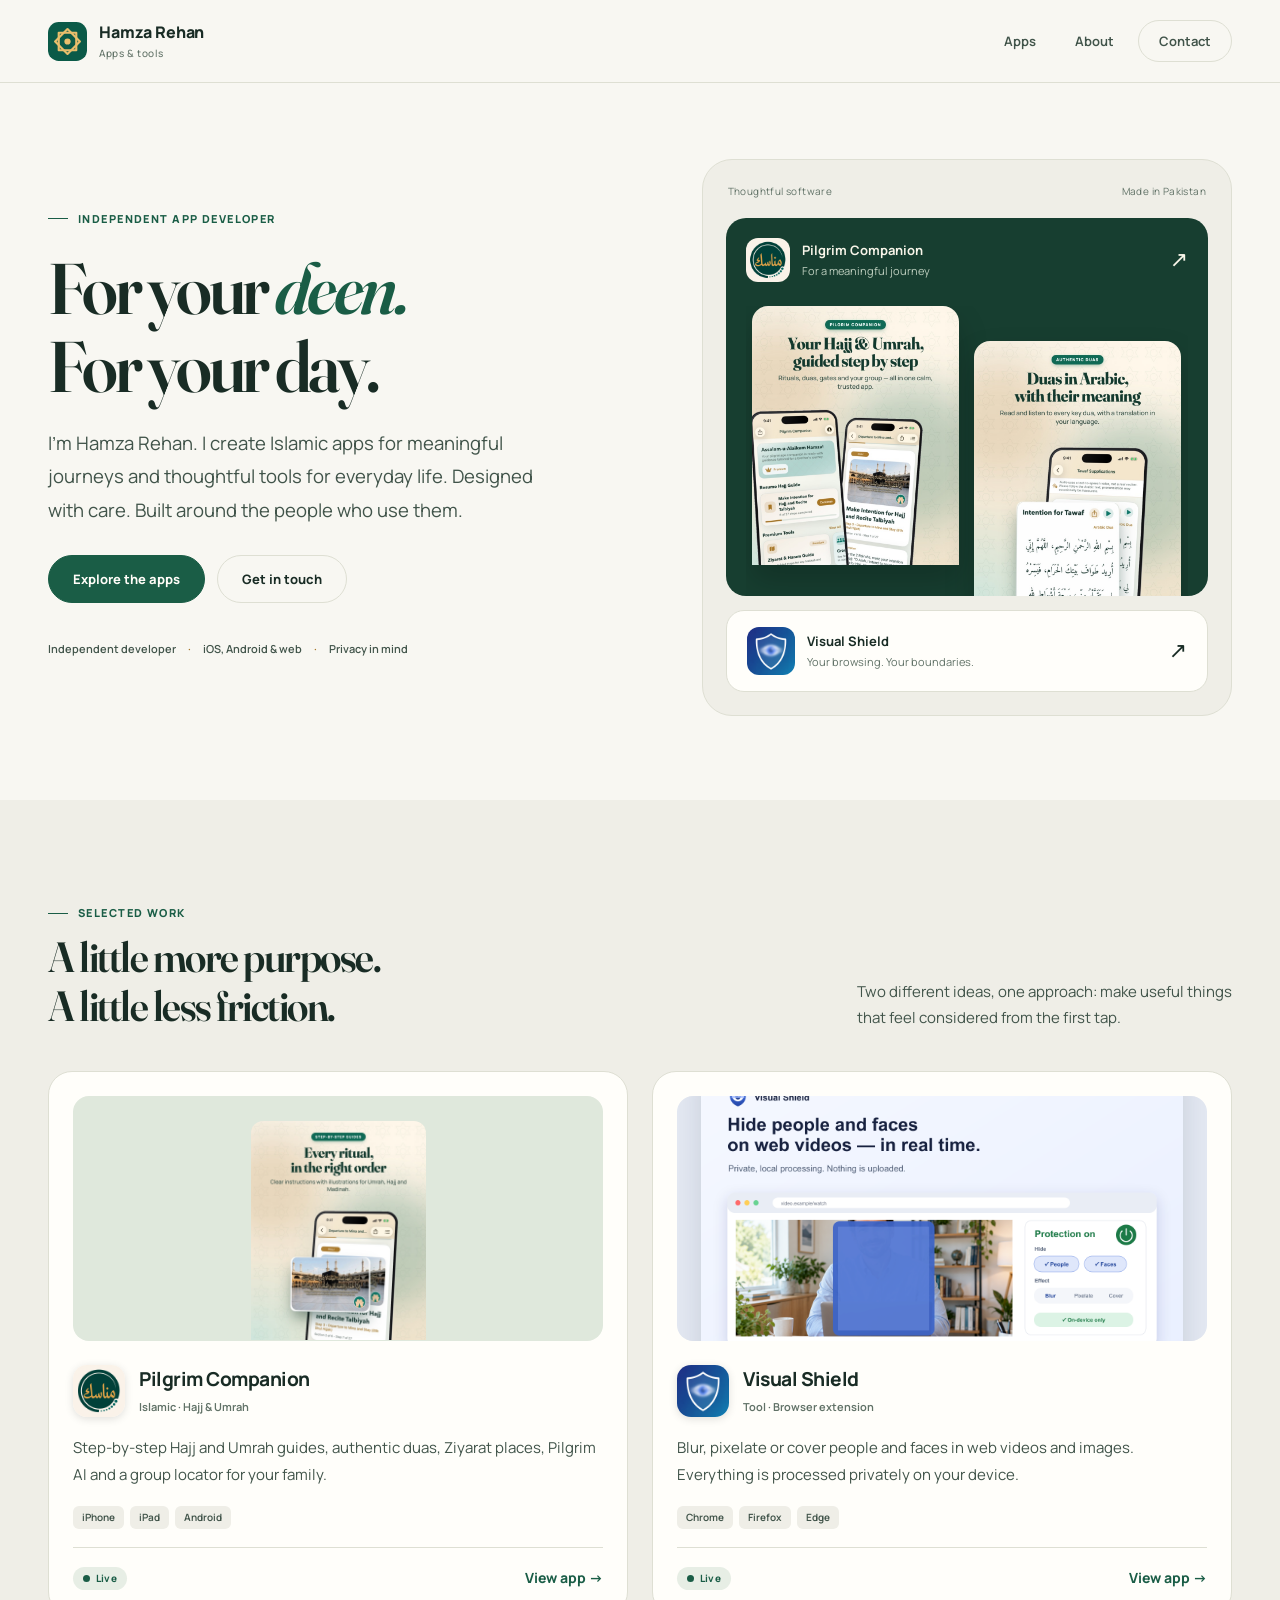
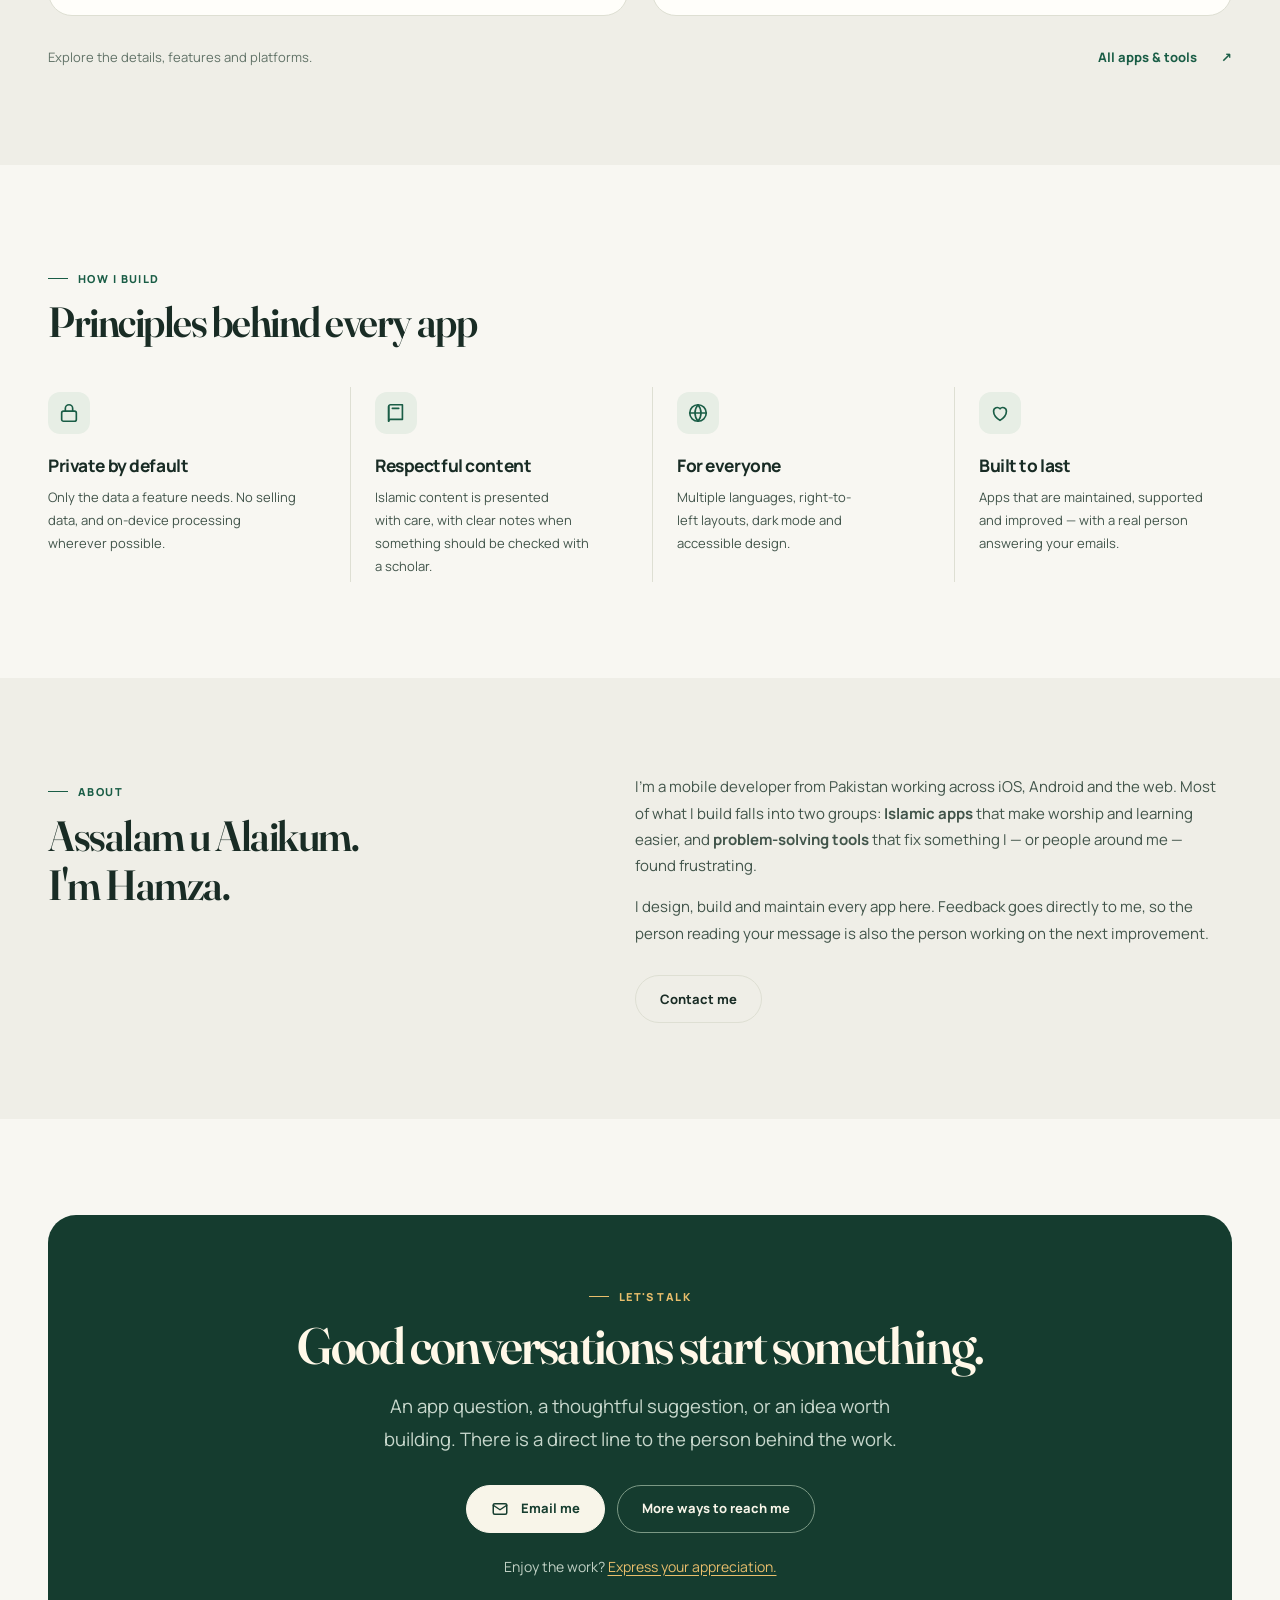
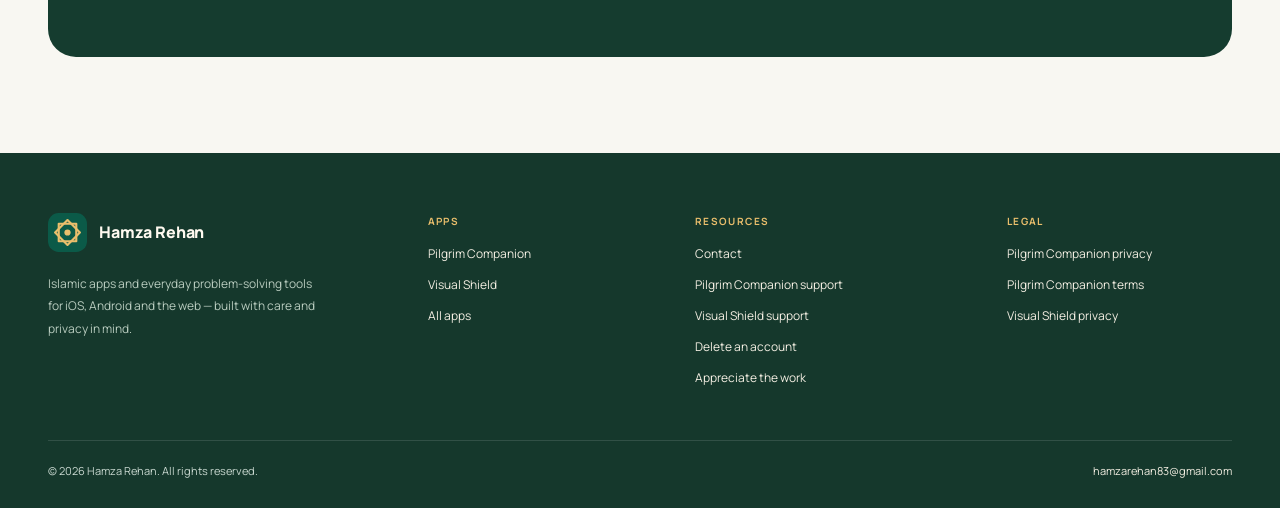
==== commit 798025cf: "Use Assalam u Alaikum for website greetings" ====
--- a/index.html
+++ b/index.html
@@ -84,7 +84,7 @@
 <div class="wrap about">
 <div>
 <div class="eyebrow">About</div>
-<h2>Assalamu alaikum. I'm Hamza.</h2>
+<h2>Assalam u Alaikum. I'm Hamza.</h2>
 </div>
 <div>
 <p>I'm a mobile developer from Pakistan working across iOS, Android and the web. Most of what I build falls into two groups: <strong>Islamic apps</strong> that make worship and learning easier, and <strong>problem-solving tools</strong> that fix something I — or people around me — found frustrating.</p>
